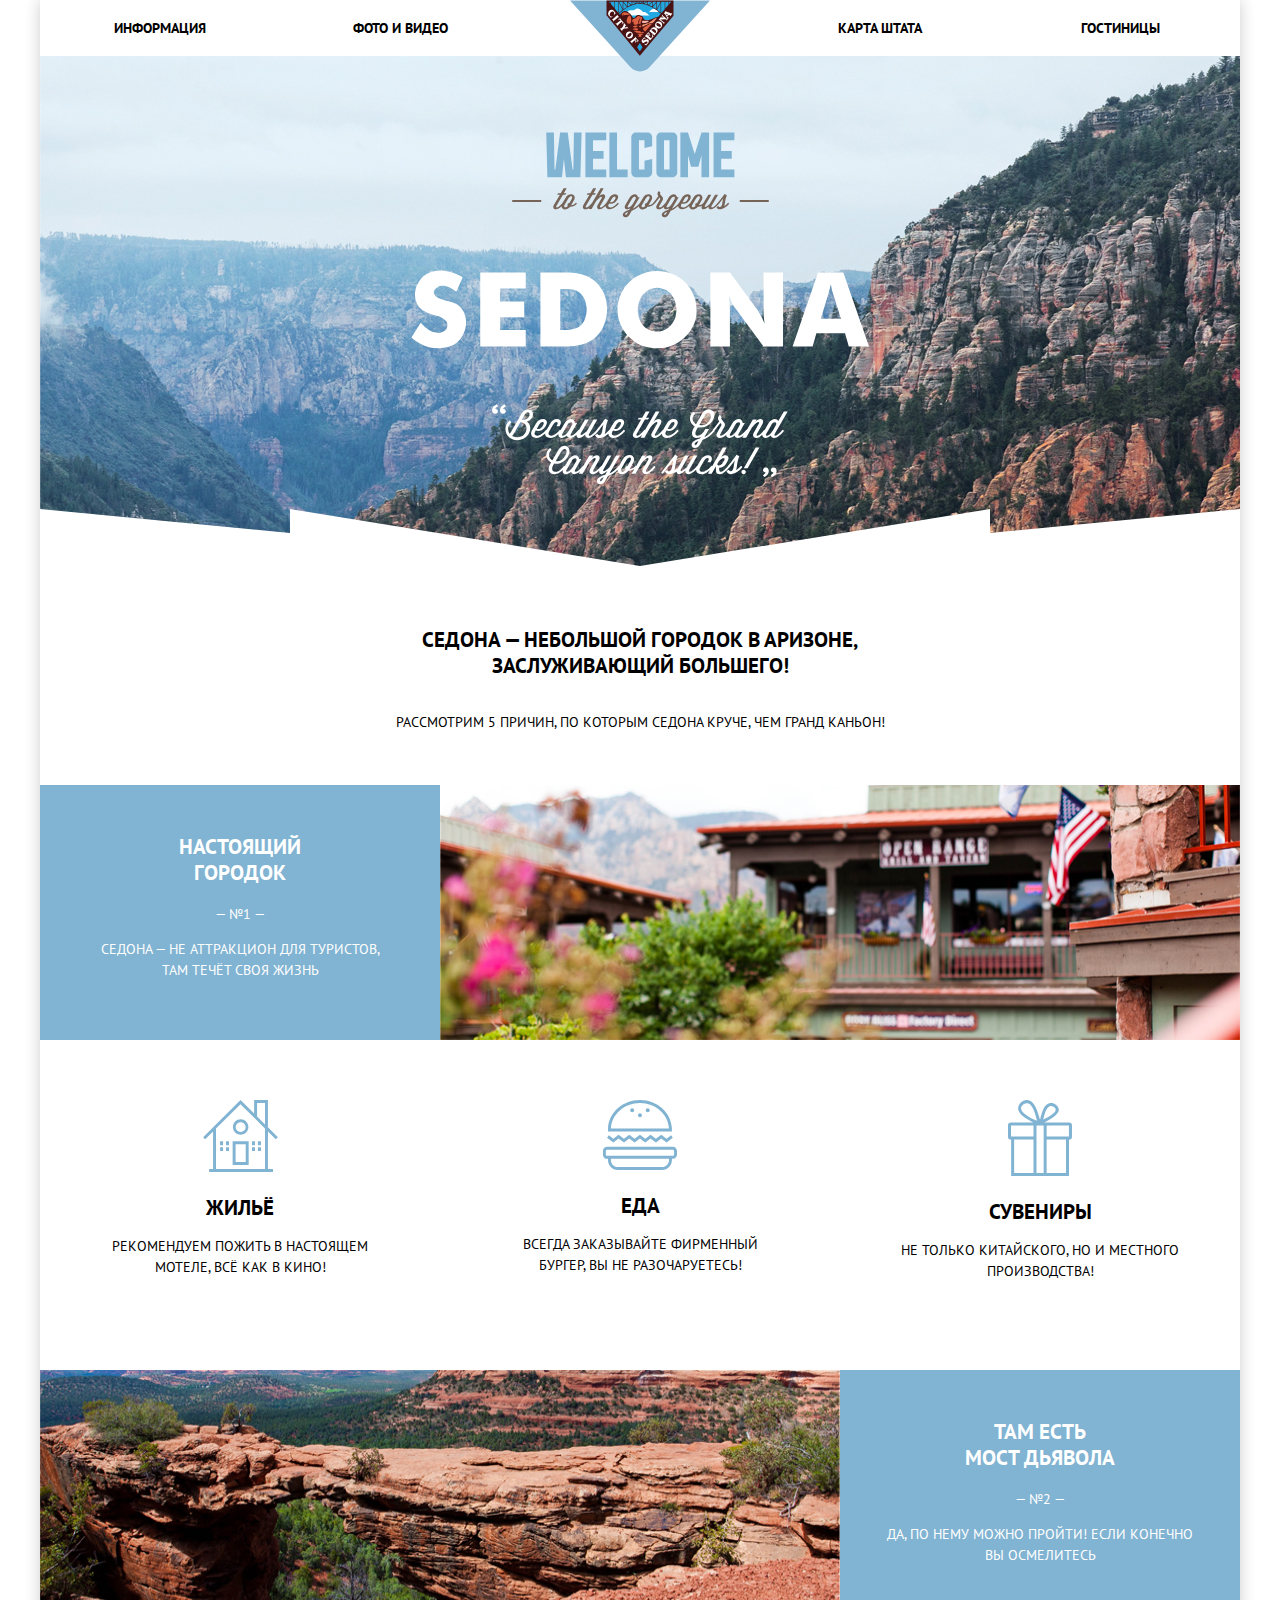
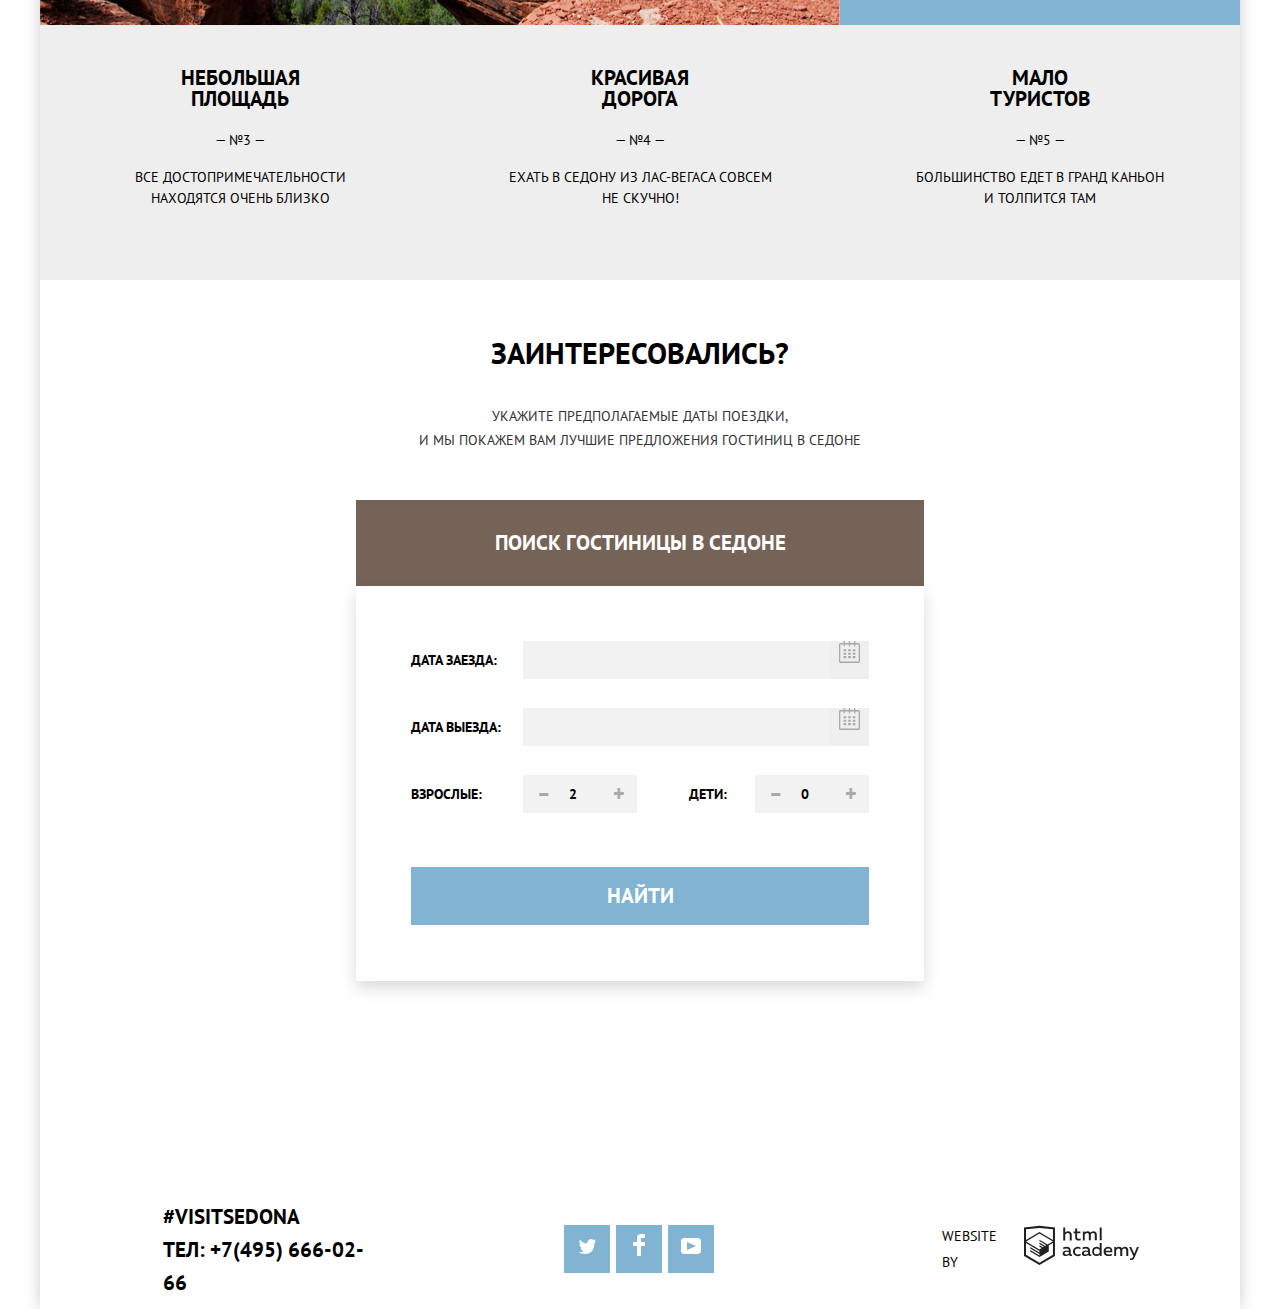
==== index.html @ df09eaaa "оформление контента" ====
<!DOCTYPE html>
<html lang="ru">

<head>
  <meta charset="utf-8">
  <title>HTML Academy: Седона</title>
  <link href="https://fonts.googleapis.com/css?family=PT+Sans:400,700&display=swap&subset=cyrillic" rel="stylesheet">
  <link href="css/normalize.css" rel="stylesheet">
  <link href="css/style.css" rel="stylesheet">
</head>

<body>
  <div class="container">
    <!--Ограничение страницы по ширине и специального оформления-->
    <header class="main-header">
      <nav class="navigation">
        <a class="header-logo">
          <img src="img/logo-sedona.svg" width="140" height="72" alt="Логотип Седона">
        </a>
        <ul class="list-navigation">
          <li class="navigation-item"><a href="#">Информация</a></li>
          <li class="navigation-item"><a href="#">Фото и видео</a></li>
          <li class="navigation-item"><a href="#">Карта штата</a></li>
          <li class="navigation-item"><a href="inner.html">Гостиницы</a></li>
        </ul>
      </nav>
    </header>
    <main class="main-index">
      <section class="background">
        <img src="img/intro-welcome.svg" width="459" height="353" alt="Надписи на фоне">
        <h1 class="visually-hidden">Sedona</h1>
      </section>
      <div class="advantage-description">
        <p class="main-description">Седона — небольшой городок в Аризоне, заслуживающий большего!</p>
        <p class="text-features">Рассмотрим 5 причин, по которым Седона круче, чем гранд каньон!</p>
      </div>

      <section class="true-city">
        <div class="description">
          <h2>Настоящий<br>городок</h2>
          <span>— №1 —</span>
          <p>Седона — не аттракцион для туристов,<br>там течёт своя жизнь</p>
        </div>

        <div class="city-picture">
          <img src="img/true-city.jpg" width="800" height="255" alt="True City">
        </div>
      </section>

      <section class="first-group">
        <div class="city-advantage">
          <svg xmlns="http://www.w3.org/2000/svg" width="75" height="72"><g fill="#81B3D2"><path d="M29.656 65.033h16V41.21h-16v23.823zm2.937-20.899h10.125V62.11H32.593V44.134z"/><path d="M72.771 39.253l2.076-2.068-9.908-9.865V0H51.127v13.567L37.5 0 .152 37.185l2.077 2.068 7.832-7.795v37.618H6.124V72h63.875v-2.924H64.94V31.458l7.831 7.795zM62.002 69.076H12.999V28.534L37.5 4.149l24.502 24.385v40.542zm0-44.682l-7.938-7.902V2.924h7.938v21.47z"/><path d="M29.906 27.08c0 4.261 3.47 7.713 7.75 7.713 4.279 0 7.75-3.452 7.75-7.713 0-4.259-3.471-7.713-7.75-7.713-4.281 0-7.75 3.454-7.75 7.713zm7.75-4.945c2.744 0 4.969 2.214 4.969 4.945 0 2.732-2.225 4.948-4.969 4.948-2.746 0-4.97-2.216-4.97-4.948 0-2.731 2.225-4.945 4.97-4.945zM17.061 41.21h3v3.919h-3zm5.938 0h3v3.919h-3zm-5.938 5.972h3v3.919h-3zm5.938 0h3v3.919h-3zm25.999-5.972h3v3.919h-3zm5.938 0h3v3.919h-3zm-5.938 5.972h3v3.919h-3zm5.938 0h3v3.919h-3z"/></g></svg>
          <h2>Жильё</h2>
          <p>Рекомендуем пожить в настоящем<br>мотеле, всё как в кино!</p>
        </div>

        <div class="city-advantage">
          <svg xmlns="http://www.w3.org/2000/svg" width="74" height="70"><g fill="#81B3D2"><path d="M69.854 46.71H4.051c-2.274 0-4.135 1.94-4.135 4.313v3.504c0 2.372 1.861 4.313 4.135 4.313h.93v1.053c0 5.536 4.341 10.065 9.648 10.065h44.646c5.306 0 9.648-4.529 9.648-10.065V58.84h.93c2.274 0 4.135-1.941 4.135-4.313v-3.504c0-2.373-1.86-4.313-4.134-4.313zm-3.848 13.184c0 3.871-3.019 7.021-6.73 7.021H14.629c-3.711 0-6.731-3.15-6.731-7.021v-1.053h58.107v1.053zm5.065-5.367c0 .688-.558 1.271-1.218 1.271H4.051c-.66 0-1.217-.582-1.217-1.271v-3.504c0-.688.558-1.271 1.217-1.271h65.802c.66 0 1.218.582 1.218 1.271v3.504zM15.634 38.406l5.323 4.059 5.326-4.059 5.328 4.059 5.328-4.059 5.328 4.059 5.329-4.059 5.327 4.059 5.33-4.06 5.336 4.059 6.194-4.712-1.72-2.459-4.474 3.403-5.336-4.057-5.33 4.056-5.327-4.057-5.329 4.057-5.328-4.057-5.328 4.057-5.328-4.057-5.325 4.057-5.323-4.057-5.327 4.057-4.467-3.401-1.721 2.457 6.188 4.714zm-7.656-6.862h60.877c.041-.619.069-1.241.069-1.87 0-.394-.016-.783-.032-1.173C68.227 12.657 54.186 0 36.952 0 19.719 0 5.677 12.657 5.013 28.501c-.017.39-.032.78-.032 1.173 0 .629.028 1.251.07 1.87h2.927zM36.952 3.043c15.591 0 28.35 11.316 29.021 25.458H7.931c.673-14.142 13.43-25.458 29.021-25.458z"/><ellipse cx="36.952" cy="15.26" rx="1.945" ry="2.03"/><ellipse cx="29.172" cy="10.23" rx="1.946" ry="2.03"/><ellipse cx="44.732" cy="10.23" rx="1.946" ry="2.03"/></g></svg>
          <h2>Еда</h2>
          <p>Всегда заказывайте фирменный<br>бургер, вы не разочаруетесь!</p>
        </div>

        <div class="city-advantage">
          <svg xmlns="http://www.w3.org/2000/svg" width="64" height="76"><path fill-rule="evenodd" clip-rule="evenodd" fill="#81B3D2" d="M61.097 22.501H36.312C50.125 15.602 51.229 11.25 50.72 8.816c-1.162-3.963-5.692-7.023-10.002-5.407-5.569 2.089-7.137 10.388-8.644 16.387-1.924-6.07-3.784-13.814-8.136-17.737C22.677.921 20.843-.205 18.175.031c-4.026.356-9.802 5.382-7.458 10.981 2.251 5.378 9.687 8.777 14.578 11.489H2.879A2.882 2.882 0 000 25.37v11.322a2.882 2.882 0 002.879 2.869h.274V76h57.841V39.561h.103a2.882 2.882 0 002.88-2.869V25.37a2.882 2.882 0 00-2.88-2.869zM42.413 5.944c2.103-.31 4.982 1.299 5.255 3.209.393 2.756-3.4 5.255-5.086 6.421-2.523 1.744-4.928 2.643-7.287 4.055.884-3.69 2.549-13.011 7.118-13.685zm-22.882 9.968c-2.225-1.485-6.544-4.431-6.44-7.771.112-3.595 5.743-6.57 8.814-3.886 3.856 3.371 5.713 11.105 7.119 16.557-3.249-1.539-6.328-2.788-9.493-4.9zm5.972 57.114H6.136V39.561h19.368v33.465zm0-36.502H3.046V25.538h22.457v10.986zm10.157 0v36.503h-7.174V25.538h7.174v10.986zm22.351 36.502H38.644V39.561h19.367v33.465zm2.92-36.502H38.644V25.538h22.287v10.986z"/></svg>
          <h2>Сувениры</h2>
          <p>Не только китайского, но и местного<br>производства!</p>
        </div>
      </section>

      <section class="devil-bridge">
        <div class="bridge-picture">
          <img src="img/devil-bridge.jpg" width="800" height="259" alt="Devil-bridge">
        </div>

        <div class="description">
          <h2>Там есть<br>Мост дьявола</h2>
          <span>— №2 —</span>
          <p>Да, по нему можно пройти! Если конечно<br>вы осмелитесь</p>
        </div>
      </section>

      <section class="second-group">
        <div class="area-advantage">
          <h2>Небольшая<br>площадь</h2>
          <span>— №3 —</span>
          <p>Все достопримечательности<br>находятся очень близко</p>
        </div>

        <div class="area-advantage">
          <h2>Красивая<br>дорога</h2>
          <span>— №4 —</span>
          <p>Ехать в Седону из Лас-Вегаса совсем<br>не скучно!</p>
        </div>

        <div class="area-advantage">
          <h2>Мало<br>туристов</h2>
          <span>— №5 —</span>
          <p>Большинство едет в гранд каньон<br>и толпится там</p>
        </div>
      </section>

      <section>
        <p class="main-map">Заинтересовались?</p>
        <p class="select-map">Укажите предполагаемые даты поездки,<br> и мы покажем вам лучшие предложения гостиниц в седоне</p>
        <button class="search-button-map" type="button">Поиск гостиницы в Седоне</button>
        <form class="search-form" action="https://echo.htmlacademy.ru" method="get">
          <div class="form-item-wrapper">
            <label for="hotel-checkin">Дата заезда:</label>
            <div class="forms-hotel">
            <input class="hotel-date" id="hotel-checkin" type=text name="date-in">
            <button class="index-search__form-calendar" type="button" aria-label="Выбрать дату выселения в календаре">
              <svg fill="#a9a9a9" xmlns="http://www.w3.org/2000/svg" width="21" height="22" viewBox="0 0 21 22">
                      <path d="M19.251 2.025h-2.845V.648c0-.381-.294-.689-.656-.689-.363 0-.656.308-.656.689v1.377h-3.938V.648c0-.381-.294-.689-.655-.689-.363 0-.657.308-.657.689v1.377H5.906V.648c0-.381-.294-.689-.656-.689-.363 0-.657.308-.657.689v1.377H1.75C.784 2.025 0 2.847 0 3.862v16.302C0 21.179.784 22 1.75 22h17.501c.966 0 1.749-.821 1.749-1.836V3.862c0-1.015-.783-1.837-1.749-1.837zm.437 18.139a.448.448 0 0 1-.437.459H1.75a.45.45 0 0 1-.438-.459V3.862a.45.45 0 0 1 .438-.459h2.844v1.378c0 .381.294.689.657.689.362 0 .656-.308.656-.689V3.403h3.938v1.378c0 .381.294.689.657.689.361 0 .655-.308.655-.689V3.403h3.938v1.378c0 .381.293.689.656.689.362 0 .656-.308.656-.689V3.403h2.845c.241 0 .437.206.437.459v16.302z"/>
                      <path d="M4.594 8.225h2.625v2.066H4.594zM4.594 11.668h2.625v2.067H4.594zM4.594 15.112h2.625v2.066H4.594zM9.188 15.112h2.625v2.066H9.188zM9.188 11.668h2.625v2.067H9.188zM9.188 8.225h2.625v2.066H9.188zM13.781 15.112h2.625v2.066h-2.625zM13.781 11.668h2.625v2.067h-2.625zM13.781 8.225h2.625v2.066h-2.625z"/>
                  </svg>
            </button>
            </div>
          </div>
          <div class="form-item-wrapper">
            <label for="hotel-checkout">Дата выезда:</label>
            <div class="forms-hotel">
            <input class="hotel-date" id="hotel-checkin" type=text name="date-in">
            <button class="index-search__form-calendar" type="button" aria-label="Выбрать дату выселения в календаре">
              <svg fill="#a9a9a9" xmlns="http://www.w3.org/2000/svg" width="21" height="22" viewBox="0 0 21 22">
                      <path d="M19.251 2.025h-2.845V.648c0-.381-.294-.689-.656-.689-.363 0-.656.308-.656.689v1.377h-3.938V.648c0-.381-.294-.689-.655-.689-.363 0-.657.308-.657.689v1.377H5.906V.648c0-.381-.294-.689-.656-.689-.363 0-.657.308-.657.689v1.377H1.75C.784 2.025 0 2.847 0 3.862v16.302C0 21.179.784 22 1.75 22h17.501c.966 0 1.749-.821 1.749-1.836V3.862c0-1.015-.783-1.837-1.749-1.837zm.437 18.139a.448.448 0 0 1-.437.459H1.75a.45.45 0 0 1-.438-.459V3.862a.45.45 0 0 1 .438-.459h2.844v1.378c0 .381.294.689.657.689.362 0 .656-.308.656-.689V3.403h3.938v1.378c0 .381.294.689.657.689.361 0 .655-.308.655-.689V3.403h3.938v1.378c0 .381.293.689.656.689.362 0 .656-.308.656-.689V3.403h2.845c.241 0 .437.206.437.459v16.302z"/>
                      <path d="M4.594 8.225h2.625v2.066H4.594zM4.594 11.668h2.625v2.067H4.594zM4.594 15.112h2.625v2.066H4.594zM9.188 15.112h2.625v2.066H9.188zM9.188 11.668h2.625v2.067H9.188zM9.188 8.225h2.625v2.066H9.188zM13.781 15.112h2.625v2.066h-2.625zM13.781 11.668h2.625v2.067h-2.625zM13.781 8.225h2.625v2.066h-2.625z"/>
                  </svg>
            </button>
            </div>
          </div>
          <div class="form-item-wrapper">
            <div class="form-persons-wrapper">
              <label for="hotel-adults">Взрослые:</label>
              <div class="index-search__guests">
                <button class="index-search__minus-btn" type="button">-</button>
                <input class="hotel-persons" id="hotel-adults" type="number" name="adults" min="1" value="2">
                <button class="index-search__plus-btn" type="button">+</button>
              </div>
            </div>
            <div class="form-persons-wrapper persons-wrapper-children">
              <label for="hotel-children">Дети:</label>
              <div class="index-search__guests">
                <button class="index-search__minus-btn" type="button">-</button>
                <input class="hotel-persons" id="hotel-children" type="number" name="kids" min="0" value="0">
                <button class="index-search__plus-btn" type="button">+</button>
              </div>
            </div>
          </div>
          <button class="search-form-btn">Найти</button>
        </form>
        <iframe src="https://www.google.com/maps/embed?pb=!1m18!1m12!1m3!1d655260.8085954335!2d-111.72020563465219!3d34.91103120277384!2m3!1f0!2f0!3f0!3m2!1i1024!2i768!4f13.1!3m3!1m2!1s0x872da132f942b00d%3A0x5548c523fa6c8efd!2z0KHQtdC00L7QvdCwLCDQkNGA0LjQt9C-0L3QsCA4NjMzNiwg0KHQqNCQ!5e0!3m2!1sru!2sru!4v1584385721858!5m2!1sru!2sru" width="1200" height="595" frameborder="0" style="border:0;" allowfullscreen="" aria-hidden="false" tabindex="0"></iframe>
      </section>
    </main>
    <footer class="main-footer">
      <div class="main-footer-item main-footer-contacts">
          <span class="footer-hashtag">#visitSEDONA</span>
          <p class="footer-text">Тел: +7(495) 666-02-66</p>
        </div>
      <ul class="main-footer-item main-footer-social">
        <li class="button-social"><a href=""><img src="img/twitter.svg" width="17" height="15" alt="Twitter"></a></li>
        <!--Twitter-->
        <li class="button-social"><a href=""><img src="img/fb-icon.svg" width="12" height="22" alt="Facebook"></a></li>
        <!--Facebook-->
        <li class="button-social"><a href=""><img src="img/youtube.svg" width="20" height="16" alt="YouTube"></a></li>
        <!--YouTube-->
      </ul>
      <div class="main-footer-item main-footer-html">
        <p>Website by</p>
        <a href="https://htmlacademy.ru/intensive/htmlcss"><img class="creator-logo" src="img/logo-htmlacademy.svg" width="115" height="41" alt="HTML Academy"></a>
      </div>
    </footer>
  </div>
</body>

</html>
---- css/style.css ----
body {
  margin: 0;
  padding: 0;

  font-family: "PT Sans", Arial, sans-serif;
  font-size: 14px;
  font-weight: normal;
  color: #000;
  line-height: 26px;

  text-transform: uppercase;
}

*,
*::before,
*::after {
 box-sizing: border-box;
}

.visually-hidden,
.visually-hidden:not(:focus):not(:active) {
  position: absolute;

  width: 1px;
  height: 1px;
  margin: -1px;
  border: 0;
  padding: 0;

  clip-path: inset(100%);
  clip: rect(0 0 0 0);
  overflow: hidden;
}

.background{
  position: relative;
  width: 1200px;
  height: 510px;
  padding-top: 76px;

  text-align: center;
  background-color: #fff;
  background-image: url("../img/fon.jpg");
  background-position: top center;
  background-repeat: no-repeat;
}

.background::after {
  content: "";
  position: absolute;
  bottom: 0;
  left: 0;
  width: 100%;
  height: 57px;
  background-image: url("../img/intro-mask1.svg");
}

a {
  text-decoration: none;
}

button.search-form-btn {
  min-height: 58px;
  padding: 16px;
  margin-top: 54px;
  outline: 0;
  font-size: 21px;
  line-height: 26px;
  text-transform: uppercase;
  font-weight: bold;
  border: none;
  color: #ffffff;
  background-color: #81b3d2;
}

button.search-form-btn:hover {
  background-color: #669ec0;
}
button.search-form-btn:active,
button.search-form-btn:focus {
  color: rgba(255, 255, 255, 0.3);
  background-color: #5496bd;
}

.navigation {
  min-height: 56px;
  margin: 0;
  padding: 0;
  text-transform: uppercase;
  font-weight: bold;
  background-color: #ffffff;
}

.list-navigation {
  display: flex;
  margin: 0;
  padding: 0;

  list-style: none;
}

.navigation-item {
  width: 240px;
  padding: 15px 0;

  text-align: center;
}

.navigation-item:nth-child(2) {
  margin-right: 240px;
}

.list-navigation a {
  color: #000;
}

.list-navigation a:hover,
.list-navigation a:focus {
  color: #81b3d2;
}

.list-navigation a:active {
  color: rgba(0, 0, 0, 0.3);
}

.main-index {
  text-align: center;

  background-color: #ffffff;
}

.advantage-description {
    margin: 61px 0 50px 0;
    padding: 0;
    line-height: 26px;
}

.main-description {
  width: 636px;
  margin: 0 auto 30px;
  padding: 0 15px;
  text-align: center;
  text-transform: uppercase;
  color: #000000;
  line-height: 26px;
  font-size: 21px;
  font-weight: bold;
}

.text-features {
  padding: 0;
}

.main-map {
  margin: 55px 0 33px 0;
  font-size: 30px;
  font-weight: bold;
  line-height: 36px;
  text-align: center;
  text-transform: uppercase;
  color: #000000;
  background-color: #ffffff;
}

.select-map {
  line-height: 24px;
  color: #333;
  margin: 0 auto 48px;
}


.button-size button {
font: inherit;

 border: none;
 font-weight: bold;
 color: #a9a9a9;
}

.search-button-map {
  width: 568px;
  padding: 30px 0;

  font-size: 21px;
  line-height: 26px;
  font-family: "PT Sans", Arial, sans-serif;
  font-weight: bold;
  text-transform: uppercase;

  color: #ffffff;
  background-color: #766357;
  border: none;
}

.search-button-map:hover,
.search-button-map:focus {
  background-color: #604e43;
}

.search-button-map:active {
  color: rgba(255, 255, 255, 0.3);

  background-color: #503e33;
}

.search-form {
  position: absolute;
  z-index: 1;
  color: #000000;
  font-weight: bold;

  background-color: #ffffff;
  box-shadow: 0 7px 15px 0px rgba(0, 1, 1, 0.15);

  display: flex;
  flex-direction: column;
  width: 568px;
  min-height: 395px;
  margin: 0 0 78px 316px;
  padding: 55px;
}

iframe{
  position: relative;
}

.form-item-wrapper {
  display: flex;
  justify-content: space-between;
  align-items: center;
  margin-bottom: 29px;
}

.form-item-wrapper:last-of-type {
  margin-bottom: 0;
}

.form-persons-wrapper {
  display: flex;
  justify-content: space-between;
  align-items: center;
  width: 226px;
}

.persons-wrapper-children {
  width: 180px;
}

.forms-hotel{
  display: flex;
  text-align: right;
}

.hotel-date,
.hotel-persons {
  font-weight: bold;
  width: 306px;
  min-height: 38px;
  padding: 6px 12px;
}

.index-search__form-calendar {
  display: flex;
  position:relative;


  width: 40px;
  height: 38px;
  margin: 0;
  padding: 0;
  border: 0;
}

.index-search__form-calendar:hover svg,
.index-search__form-calendar:focus svg,
.index-search__form-calendar:hover,
.index-search__form-calendar:focus {
  outline: none;
  fill: #000000;

  cursor: pointer;
}

.index-search__form-calendar:active svg {
  outline: none;

  fill: #81b3d2;
}

.index-search__form-calendar svg{
  position: relative;
  margin-left: auto;
    margin-right: auto;
}

.hotel-persons {
  width: 114px;

  text-align: center;
}


.search-form input {
  border: none;
  background-color: #f2f2f2;
}

.search-form input:hover {
  background-color: #ebebeb;
}

.search-form input:focus {
  outline: none;
  border: 2px solid #e5e5e5;

  background-color: #fff;
}

.index-search__minus-btn {
  position: absolute;
  left: 14px;

  margin: 0;
  padding: 0;
  border: 0;

  line-height: 33px;
  font-size: 37px;
  letter-spacing: -2px;
  color: #a9a9a9;
  background: transparent;
}

.index-search__plus-btn {
  position: absolute;
  right: 14px;

  margin: 0;
  padding: 0;
  border: 0;

  line-height: 37px;
  font-weight: bold;
  font-size: 22px;
  letter-spacing: -2px;
  color: #a9a9a9;
  background: transparent;
}

.index-search__minus-btn:hover,
.index-search__minus-btn:focus,
.index-search__plus-btn:hover,
.index-search__plus-btn:focus {
  color: #000000;

  outline: none;
  cursor: pointer;
}

.index-search__guests {
  position: relative;
}

.index-search__minus-btn:active,
.index-search__plus-btn:active {
  color: #81b3d2;
}


.button-social {
  display: flex;
  justify-content: center;
  align-items: center;
  width: 46px;
  height: 48px;
  margin-right: 6px;

  background-color: #81b3d2;
}

.button-social:last-child {
 margin: 0;
}

.button-social:hover {
 background-color: #669ec0;
}

.button-social:active {
 background-color: #5496bd;
 color: #88b6d1;
}

.button-social:active img {
  opacity: 30%;
}

.main-footer{
  display: flex;
  align-items: center;
  height: 120px;
  margin: 0 101px 0 123px;
  padding-top: 0;
  color: #000000;
  background-color: rgba(255, 255, 255, 0.9);
}

.main-footer-item {
  display: flex;
  justify-content: center;
  align-items: center;
}

.main-footer-contacts {
  flex-direction: column;
  align-items: baseline;
  margin-right: 178px;
}

.footer-hashtag,
.footer-text {
  padding: 0;
  margin: 0;

  font-size: 21px;
  line-height: 33px;
  font-weight: bold;
}


.main-footer-social {
  margin: 0 228px 0 0;
  list-style: none;
  padding: 0;
}

.creator-logo {
  fill: #000000;
  width: 115px;
  height: 41px;
  margin-left: 8px;
}

.creator-logo:hover,
.creator-logo:focus {
  fill: #81b3d2;
}

.creator-logo:active{
  fill: #bdbbbc;
}

.index-search__form-date {
  position: relative;
}
.index-search__form-date,
.index-search__guests-number {
  width: 346px;
  padding: 6px 12px;
}
.index-search__form-date,
.index-search__guests-number,
.index-search__form-btn {
  height: 38px;

  font-size: 14px;
  line-height: 14px;
  color: #000000;
  font-weight: bold;
  text-transform: uppercase;
  font-family: "PT Sans", Arial, sans-serif;

  background-color: #f2f2f2;
  border: 2px solid #f2f2f2;
}

.index-search__form-date::placeholder {
  color: #000000;
  opacity: 1;
}

.true-city,
.devil-bridge {
    background-color: #81b3d2;
    color: #ffffff;
    text-align: center;
    line-height: 21px;
    font-size: 21px;
    vertical-align: middle;

    width: 100%;
    height:255px;
    margin: 0;
    display: flex;
}

.true-city span,
.true-city p,
.devil-bridge span,
.devil-bridge p {
    font-weight: 400;
    font-size: 14px;
}

.city-picture,
.bridge-picture {
    width: 800px;
}

.first-group,
.second-group {
    color:#000000;
    background-color: #ffffff;
    text-align: center;
    vertical-align: middle;

    width: 1200px;
    height: 255px;
    margin: 0 auto;
    display: flex;
}

.first-group{
  height: 330px;
}

.city-advantage h2,
.area-advantage h2 {
    font-size: 21px;
    line-height: 21px;
}

.city-advantage p,
.area-advantage p,
.area-advantage span {
    font-size: 14px;
    line-height: 21px;
    font-weight: 400;
}

.city-advantage {
    width: 400px;
    margin: 60px 50px 68px;

}

.description {
  width: 400px;
  margin: 49px 0 64px 0;
}

.description h2{
  font-size: 21px;
  line-height: 26px;
  margin: 0 0 15px 0;
}

.area-advantage {
    width: 400px;
    padding: 25px;
    background-color: #eeeeee;
}

/* Каталог */

.filters {
    display: flex;
    width: 100%;
    height: 217px;
    background-color: #4e81a3;
    background-image: url("../img/filter-background.jpg");
    background-position: center -60px;
    color: #ffffff;
}

.filter {
    display: flex;
}

.filter fieldset {
    margin-top: 25px;
    margin-left: 60px;
    border: none;
}

.filter fieldset:last-child {
    margin-right: 337px;
    margin-left: 92px;
}

.filter legend {
    margin-bottom: 20px;
    font-size: 16px;
    line-height: 21px;
}

.filter ul {
    margin: 0;
    padding: 0;
    list-style: none;
    line-height: 21px;
}

.filter-option {
    margin-bottom: 25px;
    padding-left: 42px;
}

.filter label {
    font-size: 14px;
    line-height: 21px;
    font-weight: 400;
}

.filter-option label {
    position: relative;

    display: block;

    cursor: pointer;
    user-select: none;
}

.filter-input-checkbox + label::before {
    content: "";
    position: absolute;
    left: -42px;
    top: 0;

    width: 25px;
    height: 25px;
    background-image: url("../img/checkbox-off.svg");
    background-repeat: no-repeat;
    background-position: 0 0;
}

.filter-input-checkbox:checked + label::before {
    content: "";
    position: absolute;
    left: -42px;
    top: 0;

    width: 25px;
    height: 25px;
    background-image: url("../img/checkbox-on.svg");
    background-repeat: no-repeat;
    background-position: 0 0;
}

.filter-input-checkbox:disabled + label::before {
    content: "";
    position: absolute;
    left: -42px;
    top: 0;
    width: 25px;
    height: 25px;
    background-image: url("../img/checkbox-off-disabled.png");
    background-repeat: no-repeat;
    background-position: 0 0;
}

.filter-input-checkbox:checked:disabled + label::before {
    content: "";
    position: absolute;
    left: -42px;
    top: 0;
    width: 25px;
    height: 25px;
    background-image: url("../img/checkbox-on-disabled.png");
    background-repeat: no-repeat;
    background-position: 0 0;
}

.filter-range {
  width: 318px;
  margin-top: 31px;

  color: #ffffff;
  text-transform: uppercase;
}

.filter-range-title {
  margin-bottom: 9px;

  font-weight: 600;
  font-size: 16px;
  line-height: 21px;
}

.price-controls {
  position: relative;

  height: 39px;
  margin-bottom: 20px;

  font-size: 0;

  border: 2px solid #ffffff;
  border-radius: 2px;
}

.price-controls::after {
  content: "";
  position: absolute;
  top: 50%;
  left: 50%;

  width: 2px;
  height: 22px;

  background: #ffffff;
  transform: translate(-50%, -50%);
}

.price-controls label {
  display: inline-block;

  font-size: 14px;
  line-height: 38px;
  vertical-align: top;

  cursor: pointer;
}

.min-price{
  margin-left: 65px;
  font-weight: bold;
}

.max-price{
  float: right;
  margin-right: 30px;
  font-weight: bold;
}

.price-controls input {
  width: 47px;
  height: 13px;
  margin: 0;

  color: inherit;
  font: inherit;

  background: none;
  border: none;
}

.range-controls {
  position: relative;

  margin-bottom: 32px;
}

.range-controls .scale {
  height: 2px;

  background: rgba(255, 255, 255, 0.3);
}

.range-controls .bar {
  width: 80%;
  height: 2px;

  background: #ffffff;
}

.range-toggle {
  position: absolute;
  top: -9px;

  width: 4px;
  height: 4px;

  background: #ababab;
  border: 8px solid #ffffff;
  border-radius: 50%;
  box-shadow: 0 2px 1px 0 rgba(0, 1, 1, 0.2);
  cursor: pointer;
}

.range-toggle:hover {
  background: #1c4f80;
}

.range-toggle-max {
  left: 80%;
}

.btn-transparent {
  display: block;
  margin: 0 auto;
  padding: 6px 35px;

  font-size: 14px;
  line-height: 20px;
  color: #ffffff;
  text-transform: uppercase;

  background: transparent;
  border: 2px solid #ffffff;
  border-radius: 2px;
  cursor: pointer;
}

.btn-transparent:hover {
  color: #000000;

  background: #ffffff;
}


.filter-result {
    display: flex;
    padding-bottom: 10px;
    border-bottom: 1px solid #e5e5e5;
    padding-left: 72px;
    padding-right: 72px;
}

.found {
    margin-top: 30px;
    font-size: 21px;
    line-height: 26px;
    margin-right: 48px;
    font-weight: bold;
}

.filter-features {
    list-style: none;
    padding:0;
    margin: 0;
    display: flex;
}

.filter-result li {
    margin-top: 35px;
    font-size: 12px;
    line-height: 18px;
    font-weight: 400;

}
.sorting {
    margin-right: 39px;
    font-weight: bold;
}

.by-price {
    margin-right: 32px;
    color: #81b3d2;
}

.by-type,
.by-rating {
    margin-right: 34px;
    color: #cacaca;
    border-bottom: 1px dotted #81b3d2;
}

.by-rating {
    margin-right:0;
}

.by-type:hover,
.by-type:focus,
.by-rating:hover,
.by-rating:focus {
    color: #81b3d2;
}

.by-type:active,
.by-rating:active {
    color: #000000;
    border: none;
}

.arrows {
    list-style: none;
    display: flex;
    padding:0;
    margin-right: 0;
    margin-left: auto;
    margin-top: 6px;
    vertical-align: middle;
}

.arrows li {
    margin-top: 30px;
}

.arrows button {
    background-color: #ffffff;
    border: none;
    cursor: pointer;
    outline: none;
}

.arrows button:first-child {
    padding-left: 12px;
}

.arrows button:last-child {
    padding-right: 0px;
    fill: #81b3d2;
}

.up-arrow path {
    fill: #cacaca;
}

.up-arrow path:hover,
.up-arrow path:focus {
    fill: #231f20;
}

.up-arrow path:active {
    fill: #81b3d2;
}

.down-arrow path {
    fill: #81b3d2;
}

.visually-hidden:not(:focus):not(:active),
input[type="checkbox"].visually-hidden,
input[type="radio"].visually-hidden {
  position: absolute;

  width: 1px;
  height: 1px;
  margin: -1px;
  border: 0;
  padding: 0;

  white-space: nowrap;

  clip-path: inset(100%);
  clip: rect(0 0 0 0);
  overflow: hidden;
}



.hotel-list{
  padding-left: 0;
}

.hotel-info-left {
  display: flex;
  margin-left: 72px;

}

.hotel-item {
  display: flex;
  justify-content:space-between;
  align-items: flex-start;
  min-height: 121px;
  margin-top: 30px;

  font-size: 14px;
  line-height: 21px;

  border-bottom: 1px solid #e5e5e5;
  background-color: #ffffff;
}


.hotel-item-info {
  display: block;
  min-height: 90px;
  margin-left: 30px;
}



.hotels {
  background-color: #ffffff;
  background-image: none;
}

.hotel-item-head {
  width: 100%;
  margin: 0;
  padding-bottom: 5px;
  display: flex;
  font-size: 21px;
  line-height: 26px;
  color: #000000;
  font-weight: bold;

}

.hotel-name:hover,
.hotel-item-head:hover {
  color: #81b3d2;
}

.hotel-name:active,
.hotel-item-head:active {
  color: rgba(0, 0, 0, 0.3);
}

.hotel-item-details {
  width: 100%;
  display: flex;
  margin-bottom: 20px;
}

.hotel-diversity,
.hotel-price{
  width: 115px;
  font-size: 14px;
  line-height: 21px;
  text-align: left;
}
.hotel-diversity{
  margin-right: 6px;
}

.hotel-details,
.hotel-book {
  width: 110px;
  padding: 6px 17px;
  font-size: 14px;
  line-height: 21px;
  color: #ffffff;
  font-weight: bold;

  background-color: #81b3d2;
}

.hotel-details{
  margin-right: 6px;
}

.hotel-details:hover {
  background-color: #669ec0;
}

.hotel-details:active {
  color: rgba(255, 255, 255, 0.3);

  background-color: #5496bd;
}

.hotel-book {
  width: 142px;
  background-color: #766357;
}

.hotel-book:hover {
  background-color: #604e43;
}

.hotel-book:active {
  color: rgba(255, 255, 255, 0.3);

  background-color: #503e33;
}

.hotel-item-rate {
  display:block;
  margin-right: 73px;
  justify-content: space-between;
  width: 110px;
  height: 90px;
}

.raiting {
  display: inline-block;
  margin-right: 72px;
  width: 110px;
  min-height: 27px;
  padding: 3px 0;
  text-align: center;
  font-size: 14px;
  line-height: 21px;

  color: #666666;

  background-color: #f2f2f2;
}


.stars {
  display: flex;
  list-style: none;
  justify-content: flex-end;

  padding-bottom: 35%;
}

.name-size {
  font-size: 21px;
  font-weight: bold;
}

.view {
  color: #333333;
}

.container {
  width: 1200px;
  margin: 0 auto;
  background-color: #ffffff;
  box-shadow: 0 0 15px rgba(0, 1, 1, 0.2);
}


.header-logo {
  position: absolute;
  left: 50%;
  transform: translateX(-50%);
  z-index: 1;
}

.main-header {
  position: relative;
}
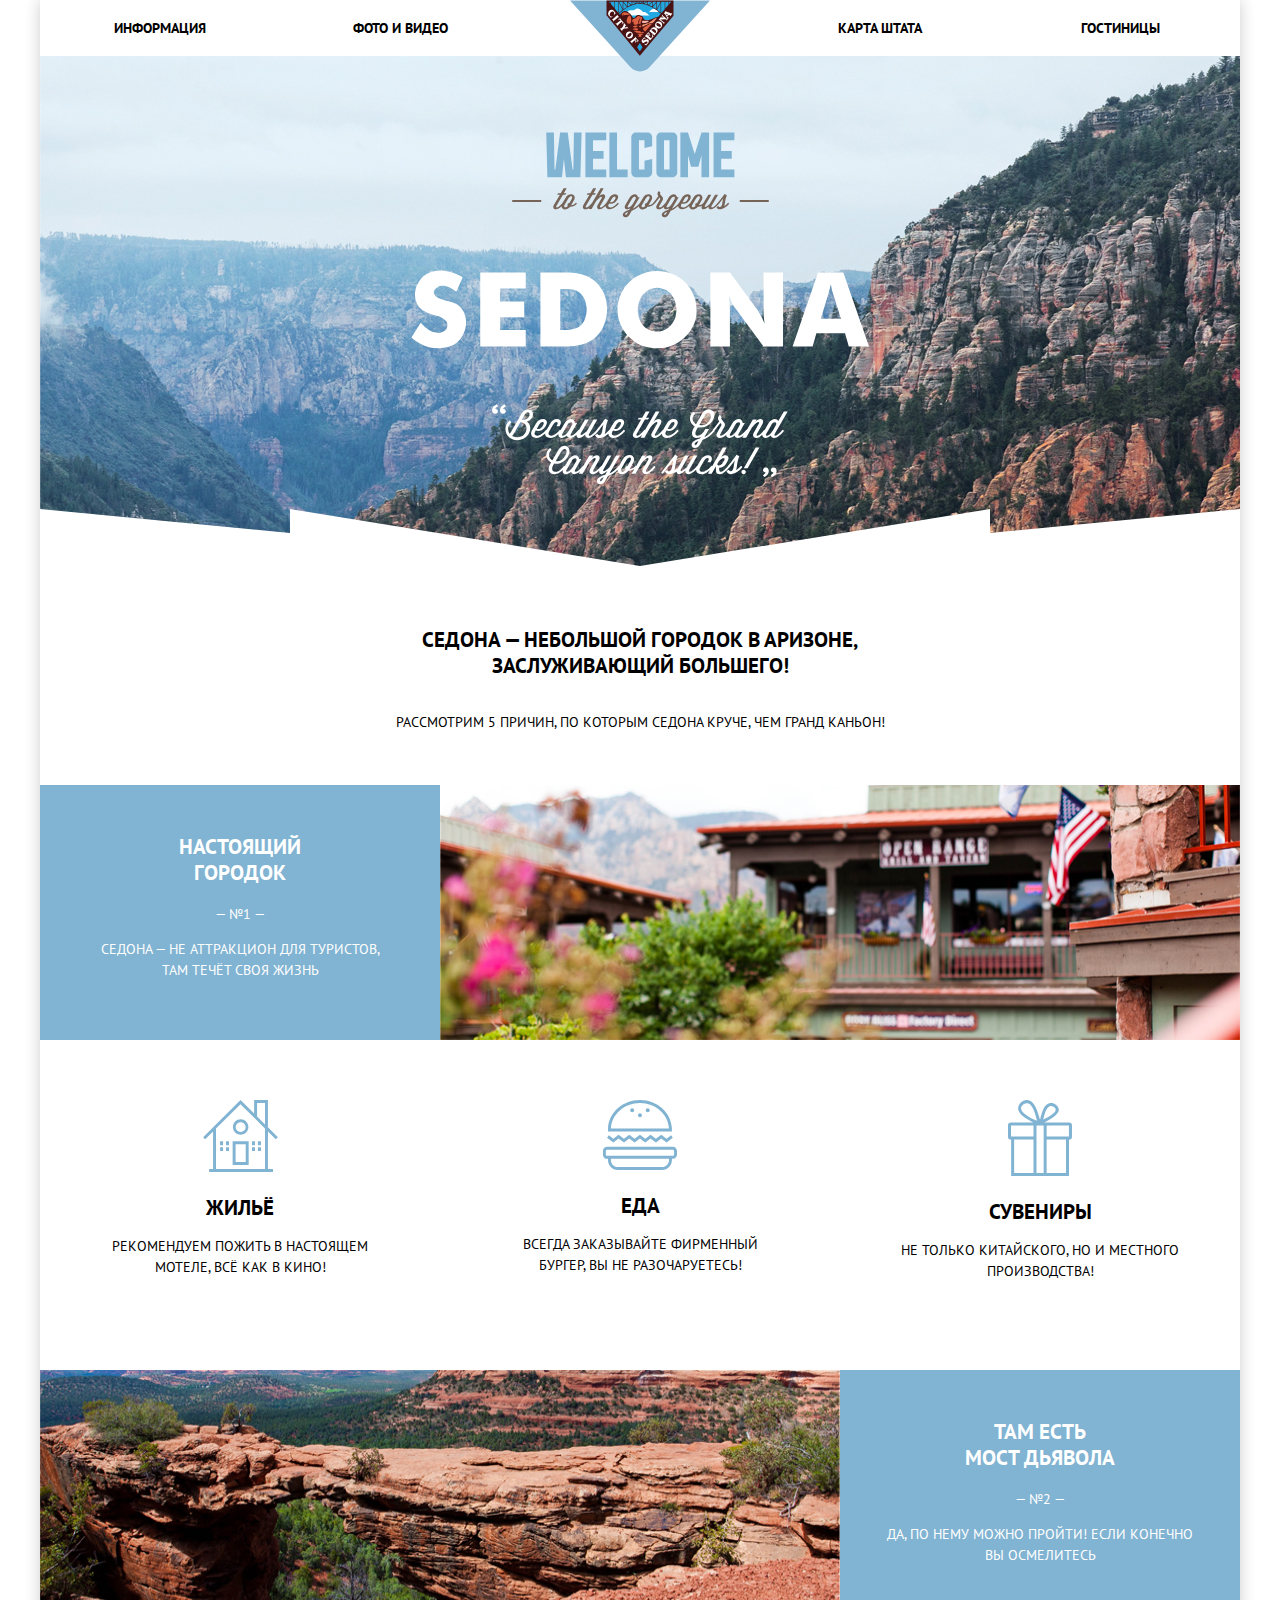
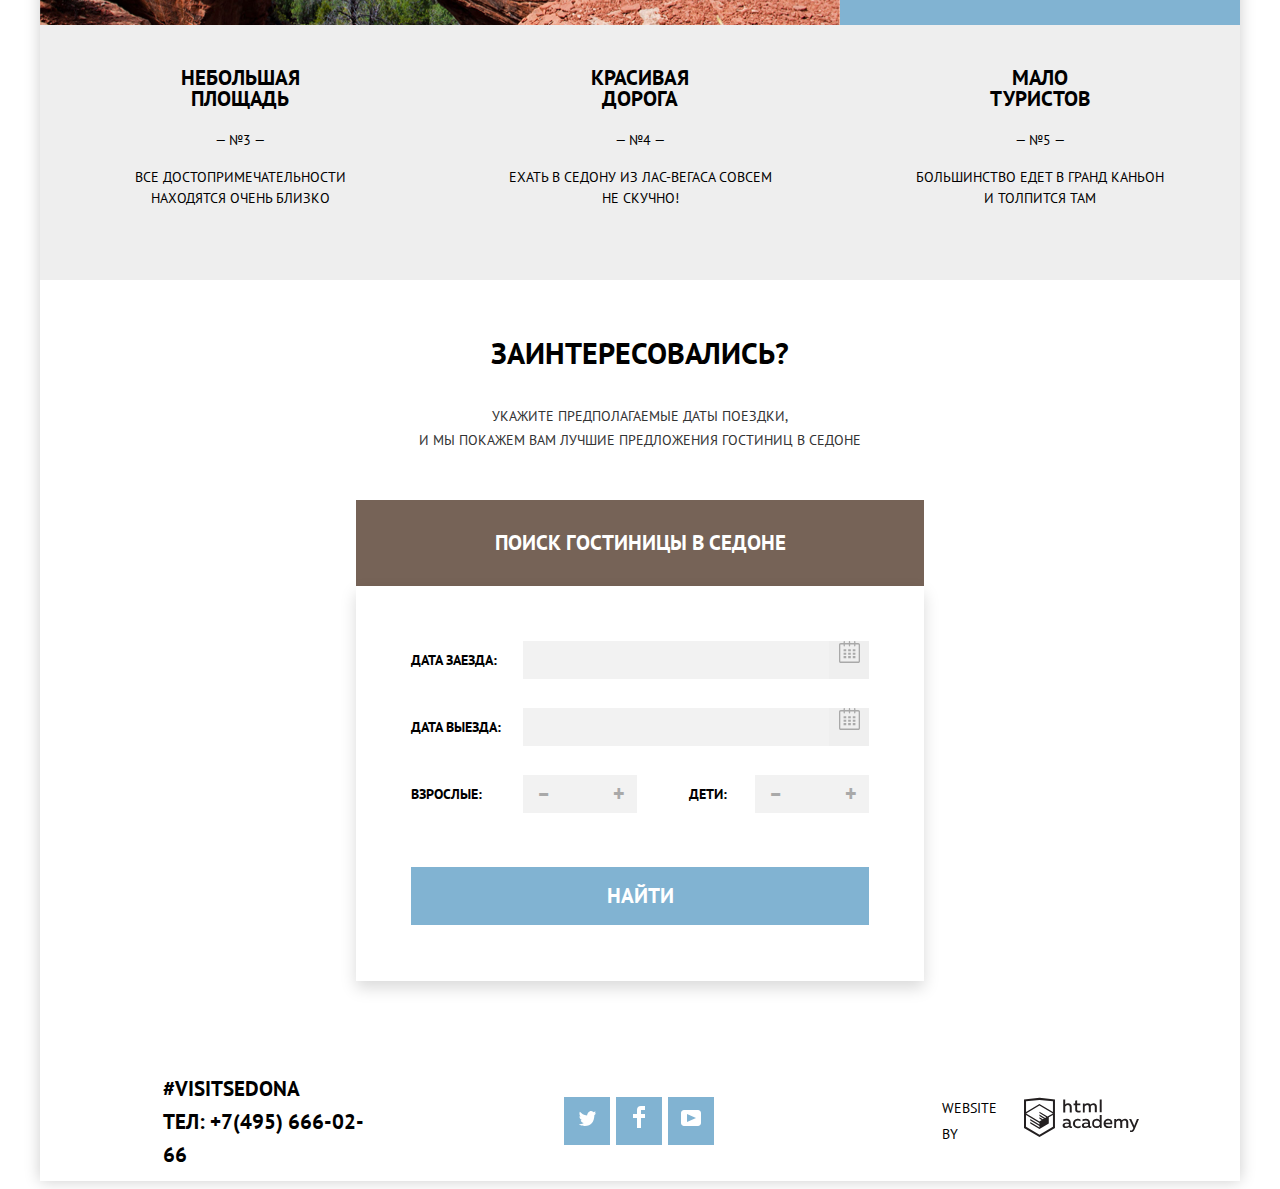
==== commit 9c24c3e4: "Введение в JavaScript" ====
--- a/index.html
+++ b/index.html
@@ -34,98 +34,102 @@
         <p class="main-description">Седона — небольшой городок в Аризоне, заслуживающий большего!</p>
         <p class="text-features">Рассмотрим 5 причин, по которым Седона круче, чем гранд каньон!</p>
       </div>
-
       <section class="true-city">
         <div class="description">
           <h2>Настоящий<br>городок</h2>
           <span>— №1 —</span>
           <p>Седона — не аттракцион для туристов,<br>там течёт своя жизнь</p>
         </div>
-
         <div class="city-picture">
           <img src="img/true-city.jpg" width="800" height="255" alt="True City">
         </div>
       </section>
-
       <section class="first-group">
         <div class="city-advantage">
-          <svg xmlns="http://www.w3.org/2000/svg" width="75" height="72"><g fill="#81B3D2"><path d="M29.656 65.033h16V41.21h-16v23.823zm2.937-20.899h10.125V62.11H32.593V44.134z"/><path d="M72.771 39.253l2.076-2.068-9.908-9.865V0H51.127v13.567L37.5 0 .152 37.185l2.077 2.068 7.832-7.795v37.618H6.124V72h63.875v-2.924H64.94V31.458l7.831 7.795zM62.002 69.076H12.999V28.534L37.5 4.149l24.502 24.385v40.542zm0-44.682l-7.938-7.902V2.924h7.938v21.47z"/><path d="M29.906 27.08c0 4.261 3.47 7.713 7.75 7.713 4.279 0 7.75-3.452 7.75-7.713 0-4.259-3.471-7.713-7.75-7.713-4.281 0-7.75 3.454-7.75 7.713zm7.75-4.945c2.744 0 4.969 2.214 4.969 4.945 0 2.732-2.225 4.948-4.969 4.948-2.746 0-4.97-2.216-4.97-4.948 0-2.731 2.225-4.945 4.97-4.945zM17.061 41.21h3v3.919h-3zm5.938 0h3v3.919h-3zm-5.938 5.972h3v3.919h-3zm5.938 0h3v3.919h-3zm25.999-5.972h3v3.919h-3zm5.938 0h3v3.919h-3zm-5.938 5.972h3v3.919h-3zm5.938 0h3v3.919h-3z"/></g></svg>
+          <svg xmlns="http://www.w3.org/2000/svg" width="75" height="72">
+            <g fill="#81B3D2">
+              <path d="M29.656 65.033h16V41.21h-16v23.823zm2.937-20.899h10.125V62.11H32.593V44.134z" />
+              <path d="M72.771 39.253l2.076-2.068-9.908-9.865V0H51.127v13.567L37.5 0 .152 37.185l2.077 2.068 7.832-7.795v37.618H6.124V72h63.875v-2.924H64.94V31.458l7.831 7.795zM62.002 69.076H12.999V28.534L37.5 4.149l24.502 24.385v40.542zm0-44.682l-7.938-7.902V2.924h7.938v21.47z" />
+              <path d="M29.906 27.08c0 4.261 3.47 7.713 7.75 7.713 4.279 0 7.75-3.452 7.75-7.713 0-4.259-3.471-7.713-7.75-7.713-4.281 0-7.75 3.454-7.75 7.713zm7.75-4.945c2.744 0 4.969 2.214 4.969 4.945 0 2.732-2.225 4.948-4.969 4.948-2.746 0-4.97-2.216-4.97-4.948 0-2.731 2.225-4.945 4.97-4.945zM17.061 41.21h3v3.919h-3zm5.938 0h3v3.919h-3zm-5.938 5.972h3v3.919h-3zm5.938 0h3v3.919h-3zm25.999-5.972h3v3.919h-3zm5.938 0h3v3.919h-3zm-5.938 5.972h3v3.919h-3zm5.938 0h3v3.919h-3z" />
+            </g>
+          </svg>
           <h2>Жильё</h2>
           <p>Рекомендуем пожить в настоящем<br>мотеле, всё как в кино!</p>
         </div>
-
         <div class="city-advantage">
-          <svg xmlns="http://www.w3.org/2000/svg" width="74" height="70"><g fill="#81B3D2"><path d="M69.854 46.71H4.051c-2.274 0-4.135 1.94-4.135 4.313v3.504c0 2.372 1.861 4.313 4.135 4.313h.93v1.053c0 5.536 4.341 10.065 9.648 10.065h44.646c5.306 0 9.648-4.529 9.648-10.065V58.84h.93c2.274 0 4.135-1.941 4.135-4.313v-3.504c0-2.373-1.86-4.313-4.134-4.313zm-3.848 13.184c0 3.871-3.019 7.021-6.73 7.021H14.629c-3.711 0-6.731-3.15-6.731-7.021v-1.053h58.107v1.053zm5.065-5.367c0 .688-.558 1.271-1.218 1.271H4.051c-.66 0-1.217-.582-1.217-1.271v-3.504c0-.688.558-1.271 1.217-1.271h65.802c.66 0 1.218.582 1.218 1.271v3.504zM15.634 38.406l5.323 4.059 5.326-4.059 5.328 4.059 5.328-4.059 5.328 4.059 5.329-4.059 5.327 4.059 5.33-4.06 5.336 4.059 6.194-4.712-1.72-2.459-4.474 3.403-5.336-4.057-5.33 4.056-5.327-4.057-5.329 4.057-5.328-4.057-5.328 4.057-5.328-4.057-5.325 4.057-5.323-4.057-5.327 4.057-4.467-3.401-1.721 2.457 6.188 4.714zm-7.656-6.862h60.877c.041-.619.069-1.241.069-1.87 0-.394-.016-.783-.032-1.173C68.227 12.657 54.186 0 36.952 0 19.719 0 5.677 12.657 5.013 28.501c-.017.39-.032.78-.032 1.173 0 .629.028 1.251.07 1.87h2.927zM36.952 3.043c15.591 0 28.35 11.316 29.021 25.458H7.931c.673-14.142 13.43-25.458 29.021-25.458z"/><ellipse cx="36.952" cy="15.26" rx="1.945" ry="2.03"/><ellipse cx="29.172" cy="10.23" rx="1.946" ry="2.03"/><ellipse cx="44.732" cy="10.23" rx="1.946" ry="2.03"/></g></svg>
+          <svg xmlns="http://www.w3.org/2000/svg" width="74" height="70">
+            <g fill="#81B3D2">
+              <path d="M69.854 46.71H4.051c-2.274 0-4.135 1.94-4.135 4.313v3.504c0 2.372 1.861 4.313 4.135 4.313h.93v1.053c0 5.536 4.341 10.065 9.648 10.065h44.646c5.306 0 9.648-4.529 9.648-10.065V58.84h.93c2.274 0 4.135-1.941 4.135-4.313v-3.504c0-2.373-1.86-4.313-4.134-4.313zm-3.848 13.184c0 3.871-3.019 7.021-6.73 7.021H14.629c-3.711 0-6.731-3.15-6.731-7.021v-1.053h58.107v1.053zm5.065-5.367c0 .688-.558 1.271-1.218 1.271H4.051c-.66 0-1.217-.582-1.217-1.271v-3.504c0-.688.558-1.271 1.217-1.271h65.802c.66 0 1.218.582 1.218 1.271v3.504zM15.634 38.406l5.323 4.059 5.326-4.059 5.328 4.059 5.328-4.059 5.328 4.059 5.329-4.059 5.327 4.059 5.33-4.06 5.336 4.059 6.194-4.712-1.72-2.459-4.474 3.403-5.336-4.057-5.33 4.056-5.327-4.057-5.329 4.057-5.328-4.057-5.328 4.057-5.328-4.057-5.325 4.057-5.323-4.057-5.327 4.057-4.467-3.401-1.721 2.457 6.188 4.714zm-7.656-6.862h60.877c.041-.619.069-1.241.069-1.87 0-.394-.016-.783-.032-1.173C68.227 12.657 54.186 0 36.952 0 19.719 0 5.677 12.657 5.013 28.501c-.017.39-.032.78-.032 1.173 0 .629.028 1.251.07 1.87h2.927zM36.952 3.043c15.591 0 28.35 11.316 29.021 25.458H7.931c.673-14.142 13.43-25.458 29.021-25.458z" />
+              <ellipse cx="36.952" cy="15.26" rx="1.945" ry="2.03" />
+              <ellipse cx="29.172" cy="10.23" rx="1.946" ry="2.03" />
+              <ellipse cx="44.732" cy="10.23" rx="1.946" ry="2.03" />
+            </g>
+          </svg>
           <h2>Еда</h2>
           <p>Всегда заказывайте фирменный<br>бургер, вы не разочаруетесь!</p>
         </div>
-
         <div class="city-advantage">
-          <svg xmlns="http://www.w3.org/2000/svg" width="64" height="76"><path fill-rule="evenodd" clip-rule="evenodd" fill="#81B3D2" d="M61.097 22.501H36.312C50.125 15.602 51.229 11.25 50.72 8.816c-1.162-3.963-5.692-7.023-10.002-5.407-5.569 2.089-7.137 10.388-8.644 16.387-1.924-6.07-3.784-13.814-8.136-17.737C22.677.921 20.843-.205 18.175.031c-4.026.356-9.802 5.382-7.458 10.981 2.251 5.378 9.687 8.777 14.578 11.489H2.879A2.882 2.882 0 000 25.37v11.322a2.882 2.882 0 002.879 2.869h.274V76h57.841V39.561h.103a2.882 2.882 0 002.88-2.869V25.37a2.882 2.882 0 00-2.88-2.869zM42.413 5.944c2.103-.31 4.982 1.299 5.255 3.209.393 2.756-3.4 5.255-5.086 6.421-2.523 1.744-4.928 2.643-7.287 4.055.884-3.69 2.549-13.011 7.118-13.685zm-22.882 9.968c-2.225-1.485-6.544-4.431-6.44-7.771.112-3.595 5.743-6.57 8.814-3.886 3.856 3.371 5.713 11.105 7.119 16.557-3.249-1.539-6.328-2.788-9.493-4.9zm5.972 57.114H6.136V39.561h19.368v33.465zm0-36.502H3.046V25.538h22.457v10.986zm10.157 0v36.503h-7.174V25.538h7.174v10.986zm22.351 36.502H38.644V39.561h19.367v33.465zm2.92-36.502H38.644V25.538h22.287v10.986z"/></svg>
+          <svg xmlns="http://www.w3.org/2000/svg" width="64" height="76">
+            <path fill-rule="evenodd" clip-rule="evenodd" fill="#81B3D2" d="M61.097 22.501H36.312C50.125 15.602 51.229 11.25 50.72 8.816c-1.162-3.963-5.692-7.023-10.002-5.407-5.569 2.089-7.137 10.388-8.644 16.387-1.924-6.07-3.784-13.814-8.136-17.737C22.677.921 20.843-.205 18.175.031c-4.026.356-9.802 5.382-7.458 10.981 2.251 5.378 9.687 8.777 14.578 11.489H2.879A2.882 2.882 0 000 25.37v11.322a2.882 2.882 0 002.879 2.869h.274V76h57.841V39.561h.103a2.882 2.882 0 002.88-2.869V25.37a2.882 2.882 0 00-2.88-2.869zM42.413 5.944c2.103-.31 4.982 1.299 5.255 3.209.393 2.756-3.4 5.255-5.086 6.421-2.523 1.744-4.928 2.643-7.287 4.055.884-3.69 2.549-13.011 7.118-13.685zm-22.882 9.968c-2.225-1.485-6.544-4.431-6.44-7.771.112-3.595 5.743-6.57 8.814-3.886 3.856 3.371 5.713 11.105 7.119 16.557-3.249-1.539-6.328-2.788-9.493-4.9zm5.972 57.114H6.136V39.561h19.368v33.465zm0-36.502H3.046V25.538h22.457v10.986zm10.157 0v36.503h-7.174V25.538h7.174v10.986zm22.351 36.502H38.644V39.561h19.367v33.465zm2.92-36.502H38.644V25.538h22.287v10.986z" /></svg>
           <h2>Сувениры</h2>
           <p>Не только китайского, но и местного<br>производства!</p>
         </div>
       </section>
-
       <section class="devil-bridge">
         <div class="bridge-picture">
           <img src="img/devil-bridge.jpg" width="800" height="259" alt="Devil-bridge">
         </div>
-
         <div class="description">
           <h2>Там есть<br>Мост дьявола</h2>
           <span>— №2 —</span>
           <p>Да, по нему можно пройти! Если конечно<br>вы осмелитесь</p>
         </div>
       </section>
-
       <section class="second-group">
         <div class="area-advantage">
           <h2>Небольшая<br>площадь</h2>
           <span>— №3 —</span>
           <p>Все достопримечательности<br>находятся очень близко</p>
         </div>
-
         <div class="area-advantage">
           <h2>Красивая<br>дорога</h2>
           <span>— №4 —</span>
           <p>Ехать в Седону из Лас-Вегаса совсем<br>не скучно!</p>
         </div>
-
         <div class="area-advantage">
           <h2>Мало<br>туристов</h2>
           <span>— №5 —</span>
           <p>Большинство едет в гранд каньон<br>и толпится там</p>
         </div>
       </section>
-
-      <section>
-        <p class="main-map">Заинтересовались?</p>
-        <p class="select-map">Укажите предполагаемые даты поездки,<br> и мы покажем вам лучшие предложения гостиниц в седоне</p>
-        <button class="search-button-map" type="button">Поиск гостиницы в Седоне</button>
+      <p class="main-map">Заинтересовались?</p>
+      <p class="select-map">Укажите предполагаемые даты поездки,<br> и мы покажем вам лучшие предложения гостиниц в седоне</p>
+      <button class="search-button-map" type="button">Поиск гостиницы в Седоне</button>
+      <section class="map">
+      <section class="form">
         <form class="search-form" action="https://echo.htmlacademy.ru" method="get">
           <div class="form-item-wrapper">
             <label for="hotel-checkin">Дата заезда:</label>
             <div class="forms-hotel">
-            <input class="hotel-date" id="hotel-checkin" type=text name="date-in">
-            <button class="index-search__form-calendar" type="button" aria-label="Выбрать дату выселения в календаре">
-              <svg fill="#a9a9a9" xmlns="http://www.w3.org/2000/svg" width="21" height="22" viewBox="0 0 21 22">
-                      <path d="M19.251 2.025h-2.845V.648c0-.381-.294-.689-.656-.689-.363 0-.656.308-.656.689v1.377h-3.938V.648c0-.381-.294-.689-.655-.689-.363 0-.657.308-.657.689v1.377H5.906V.648c0-.381-.294-.689-.656-.689-.363 0-.657.308-.657.689v1.377H1.75C.784 2.025 0 2.847 0 3.862v16.302C0 21.179.784 22 1.75 22h17.501c.966 0 1.749-.821 1.749-1.836V3.862c0-1.015-.783-1.837-1.749-1.837zm.437 18.139a.448.448 0 0 1-.437.459H1.75a.45.45 0 0 1-.438-.459V3.862a.45.45 0 0 1 .438-.459h2.844v1.378c0 .381.294.689.657.689.362 0 .656-.308.656-.689V3.403h3.938v1.378c0 .381.294.689.657.689.361 0 .655-.308.655-.689V3.403h3.938v1.378c0 .381.293.689.656.689.362 0 .656-.308.656-.689V3.403h2.845c.241 0 .437.206.437.459v16.302z"/>
-                      <path d="M4.594 8.225h2.625v2.066H4.594zM4.594 11.668h2.625v2.067H4.594zM4.594 15.112h2.625v2.066H4.594zM9.188 15.112h2.625v2.066H9.188zM9.188 11.668h2.625v2.067H9.188zM9.188 8.225h2.625v2.066H9.188zM13.781 15.112h2.625v2.066h-2.625zM13.781 11.668h2.625v2.067h-2.625zM13.781 8.225h2.625v2.066h-2.625z"/>
-                  </svg>
-            </button>
+              <input class="hotel-date" id="hotel-checkin" type=text name="date_in">
+              <button class="index-search__form-calendar" type="button" aria-label="Выбрать дату выселения в календаре">
+                <svg fill="#a9a9a9" xmlns="http://www.w3.org/2000/svg" width="21" height="22" viewBox="0 0 21 22">
+                  <path d="M19.251 2.025h-2.845V.648c0-.381-.294-.689-.656-.689-.363 0-.656.308-.656.689v1.377h-3.938V.648c0-.381-.294-.689-.655-.689-.363 0-.657.308-.657.689v1.377H5.906V.648c0-.381-.294-.689-.656-.689-.363 0-.657.308-.657.689v1.377H1.75C.784 2.025 0 2.847 0 3.862v16.302C0 21.179.784 22 1.75 22h17.501c.966 0 1.749-.821 1.749-1.836V3.862c0-1.015-.783-1.837-1.749-1.837zm.437 18.139a.448.448 0 0 1-.437.459H1.75a.45.45 0 0 1-.438-.459V3.862a.45.45 0 0 1 .438-.459h2.844v1.378c0 .381.294.689.657.689.362 0 .656-.308.656-.689V3.403h3.938v1.378c0 .381.294.689.657.689.361 0 .655-.308.655-.689V3.403h3.938v1.378c0 .381.293.689.656.689.362 0 .656-.308.656-.689V3.403h2.845c.241 0 .437.206.437.459v16.302z" />
+                  <path d="M4.594 8.225h2.625v2.066H4.594zM4.594 11.668h2.625v2.067H4.594zM4.594 15.112h2.625v2.066H4.594zM9.188 15.112h2.625v2.066H9.188zM9.188 11.668h2.625v2.067H9.188zM9.188 8.225h2.625v2.066H9.188zM13.781 15.112h2.625v2.066h-2.625zM13.781 11.668h2.625v2.067h-2.625zM13.781 8.225h2.625v2.066h-2.625z" />
+                </svg>
+              </button>
             </div>
           </div>
           <div class="form-item-wrapper">
             <label for="hotel-checkout">Дата выезда:</label>
             <div class="forms-hotel">
-            <input class="hotel-date" id="hotel-checkin" type=text name="date-in">
-            <button class="index-search__form-calendar" type="button" aria-label="Выбрать дату выселения в календаре">
-              <svg fill="#a9a9a9" xmlns="http://www.w3.org/2000/svg" width="21" height="22" viewBox="0 0 21 22">
-                      <path d="M19.251 2.025h-2.845V.648c0-.381-.294-.689-.656-.689-.363 0-.656.308-.656.689v1.377h-3.938V.648c0-.381-.294-.689-.655-.689-.363 0-.657.308-.657.689v1.377H5.906V.648c0-.381-.294-.689-.656-.689-.363 0-.657.308-.657.689v1.377H1.75C.784 2.025 0 2.847 0 3.862v16.302C0 21.179.784 22 1.75 22h17.501c.966 0 1.749-.821 1.749-1.836V3.862c0-1.015-.783-1.837-1.749-1.837zm.437 18.139a.448.448 0 0 1-.437.459H1.75a.45.45 0 0 1-.438-.459V3.862a.45.45 0 0 1 .438-.459h2.844v1.378c0 .381.294.689.657.689.362 0 .656-.308.656-.689V3.403h3.938v1.378c0 .381.294.689.657.689.361 0 .655-.308.655-.689V3.403h3.938v1.378c0 .381.293.689.656.689.362 0 .656-.308.656-.689V3.403h2.845c.241 0 .437.206.437.459v16.302z"/>
-                      <path d="M4.594 8.225h2.625v2.066H4.594zM4.594 11.668h2.625v2.067H4.594zM4.594 15.112h2.625v2.066H4.594zM9.188 15.112h2.625v2.066H9.188zM9.188 11.668h2.625v2.067H9.188zM9.188 8.225h2.625v2.066H9.188zM13.781 15.112h2.625v2.066h-2.625zM13.781 11.668h2.625v2.067h-2.625zM13.781 8.225h2.625v2.066h-2.625z"/>
-                  </svg>
-            </button>
+              <input class="hotel-date" id="hotel-checkin" type=text name="date_out">
+              <button class="index-search__form-calendar" type="button" aria-label="Выбрать дату выселения в календаре">
+                <svg fill="#a9a9a9" xmlns="http://www.w3.org/2000/svg" width="21" height="22" viewBox="0 0 21 22">
+                  <path d="M19.251 2.025h-2.845V.648c0-.381-.294-.689-.656-.689-.363 0-.656.308-.656.689v1.377h-3.938V.648c0-.381-.294-.689-.655-.689-.363 0-.657.308-.657.689v1.377H5.906V.648c0-.381-.294-.689-.656-.689-.363 0-.657.308-.657.689v1.377H1.75C.784 2.025 0 2.847 0 3.862v16.302C0 21.179.784 22 1.75 22h17.501c.966 0 1.749-.821 1.749-1.836V3.862c0-1.015-.783-1.837-1.749-1.837zm.437 18.139a.448.448 0 0 1-.437.459H1.75a.45.45 0 0 1-.438-.459V3.862a.45.45 0 0 1 .438-.459h2.844v1.378c0 .381.294.689.657.689.362 0 .656-.308.656-.689V3.403h3.938v1.378c0 .381.294.689.657.689.361 0 .655-.308.655-.689V3.403h3.938v1.378c0 .381.293.689.656.689.362 0 .656-.308.656-.689V3.403h2.845c.241 0 .437.206.437.459v16.302z" />
+                  <path d="M4.594 8.225h2.625v2.066H4.594zM4.594 11.668h2.625v2.067H4.594zM4.594 15.112h2.625v2.066H4.594zM9.188 15.112h2.625v2.066H9.188zM9.188 11.668h2.625v2.067H9.188zM9.188 8.225h2.625v2.066H9.188zM13.781 15.112h2.625v2.066h-2.625zM13.781 11.668h2.625v2.067h-2.625zM13.781 8.225h2.625v2.066h-2.625z" />
+                </svg>
+              </button>
             </div>
           </div>
           <div class="form-item-wrapper">
@@ -133,7 +137,7 @@
               <label for="hotel-adults">Взрослые:</label>
               <div class="index-search__guests">
                 <button class="index-search__minus-btn" type="button">-</button>
-                <input class="hotel-persons" id="hotel-adults" type="number" name="adults" min="1" value="2">
+                <input class="hotel-persons" id="hotel-adults" type="number" name="adults"  min="1" value="2" value="0">
                 <button class="index-search__plus-btn" type="button">+</button>
               </div>
             </div>
@@ -141,21 +145,23 @@
               <label for="hotel-children">Дети:</label>
               <div class="index-search__guests">
                 <button class="index-search__minus-btn" type="button">-</button>
-                <input class="hotel-persons" id="hotel-children" type="number" name="kids" min="0" value="0">
+                <input class="hotel-persons" id="hotel-children" type="number" name="kids"  min="0" value="0" value="2">
                 <button class="index-search__plus-btn" type="button">+</button>
               </div>
             </div>
           </div>
           <button class="search-form-btn">Найти</button>
         </form>
-        <iframe src="https://www.google.com/maps/embed?pb=!1m18!1m12!1m3!1d655260.8085954335!2d-111.72020563465219!3d34.91103120277384!2m3!1f0!2f0!3f0!3m2!1i1024!2i768!4f13.1!3m3!1m2!1s0x872da132f942b00d%3A0x5548c523fa6c8efd!2z0KHQtdC00L7QvdCwLCDQkNGA0LjQt9C-0L3QsCA4NjMzNiwg0KHQqNCQ!5e0!3m2!1sru!2sru!4v1584385721858!5m2!1sru!2sru" width="1200" height="595" frameborder="0" style="border:0;" allowfullscreen="" aria-hidden="false" tabindex="0"></iframe>
+      </section>
+        <iframe class="map-field" src="https://www.google.com/maps/embed?pb=!1m18!1m12!1m3!1d655260.8085954335!2d-111.72020563465219!3d34.91103120277384!2m3!1f0!2f0!3f0!3m2!1i1024!2i768!4f13.1!3m3!1m2!1s0x872da132f942b00d%3A0x5548c523fa6c8efd!2z0KHQtdC00L7QvdCwLCDQkNGA0LjQt9C-0L3QsCA4NjMzNiwg0KHQqNCQ!5e0!3m2!1sru!2sru!4v1584385721858!5m2!1sru!2sru" width="1200" height="595" frameborder="0" style="border:0;" allowfullscreen="" aria-hidden="false" tabindex="0">
+        </iframe>
       </section>
     </main>
     <footer class="main-footer">
       <div class="main-footer-item main-footer-contacts">
-          <span class="footer-hashtag">#visitSEDONA</span>
-          <p class="footer-text">Тел: +7(495) 666-02-66</p>
-        </div>
+        <span class="footer-hashtag">#visitSEDONA</span>
+        <p class="footer-text">Тел: +7(495) 666-02-66</p>
+      </div>
       <ul class="main-footer-item main-footer-social">
         <li class="button-social"><a href=""><img src="img/twitter.svg" width="17" height="15" alt="Twitter"></a></li>
         <!--Twitter-->
@@ -170,6 +176,7 @@
       </div>
     </footer>
   </div>
+  <script src="js/script.js"></script>
 </body>
 
 </html>
--- a/css/style.css
+++ b/css/style.css
@@ -80,6 +80,26 @@
 button.search-form-btn:focus {
   color: rgba(255, 255, 255, 0.3);
   background-color: #5496bd;
+}
+
+.modal-show {
+  display: block;
+}
+
+.modal-close{
+  position: absolute;
+  top: 0;
+  right: -34px;
+
+  width: 22px;
+  height: 22px;
+
+  font-size: 0;
+
+  background-color: transparent;
+  border: 0;
+
+  cursor: pointer;
 }
 
 .navigation {
@@ -167,7 +187,55 @@
   color: #333;
   margin: 0 auto 48px;
 }
-
+.form {
+  display: block;
+  animation: bounce 0.6s;
+}
+@keyframes bounce {
+  0% {
+    transform: translateY(-100px);
+  }
+
+  70% {
+    transform: translateY(30px);
+  }
+
+  90% {
+    transform: translateY(-10px);
+  }
+
+  100% {
+    transform: translateY(0);
+  }
+}
+.form-hide {
+  display: none;
+}
+.modal-error {
+  animation: shake 0.6s;
+}
+
+@keyframes shake {
+  0%,
+  100% {
+    transform: translateX(0);
+  }
+
+  10%,
+  30%,
+  50%,
+  70%,
+  90% {
+    transform: translateX(-10px);
+  }
+
+  20%,
+  40%,
+  60%,
+  80% {
+    transform: translateX(10px);
+  }
+}
 
 .button-size button {
 font: inherit;
@@ -220,8 +288,13 @@
   padding: 55px;
 }
 
-iframe{
+.map {
+  height: 475px;
   position: relative;
+}
+
+.map-field {
+  width: 100%;
 }
 
 .form-item-wrapper {
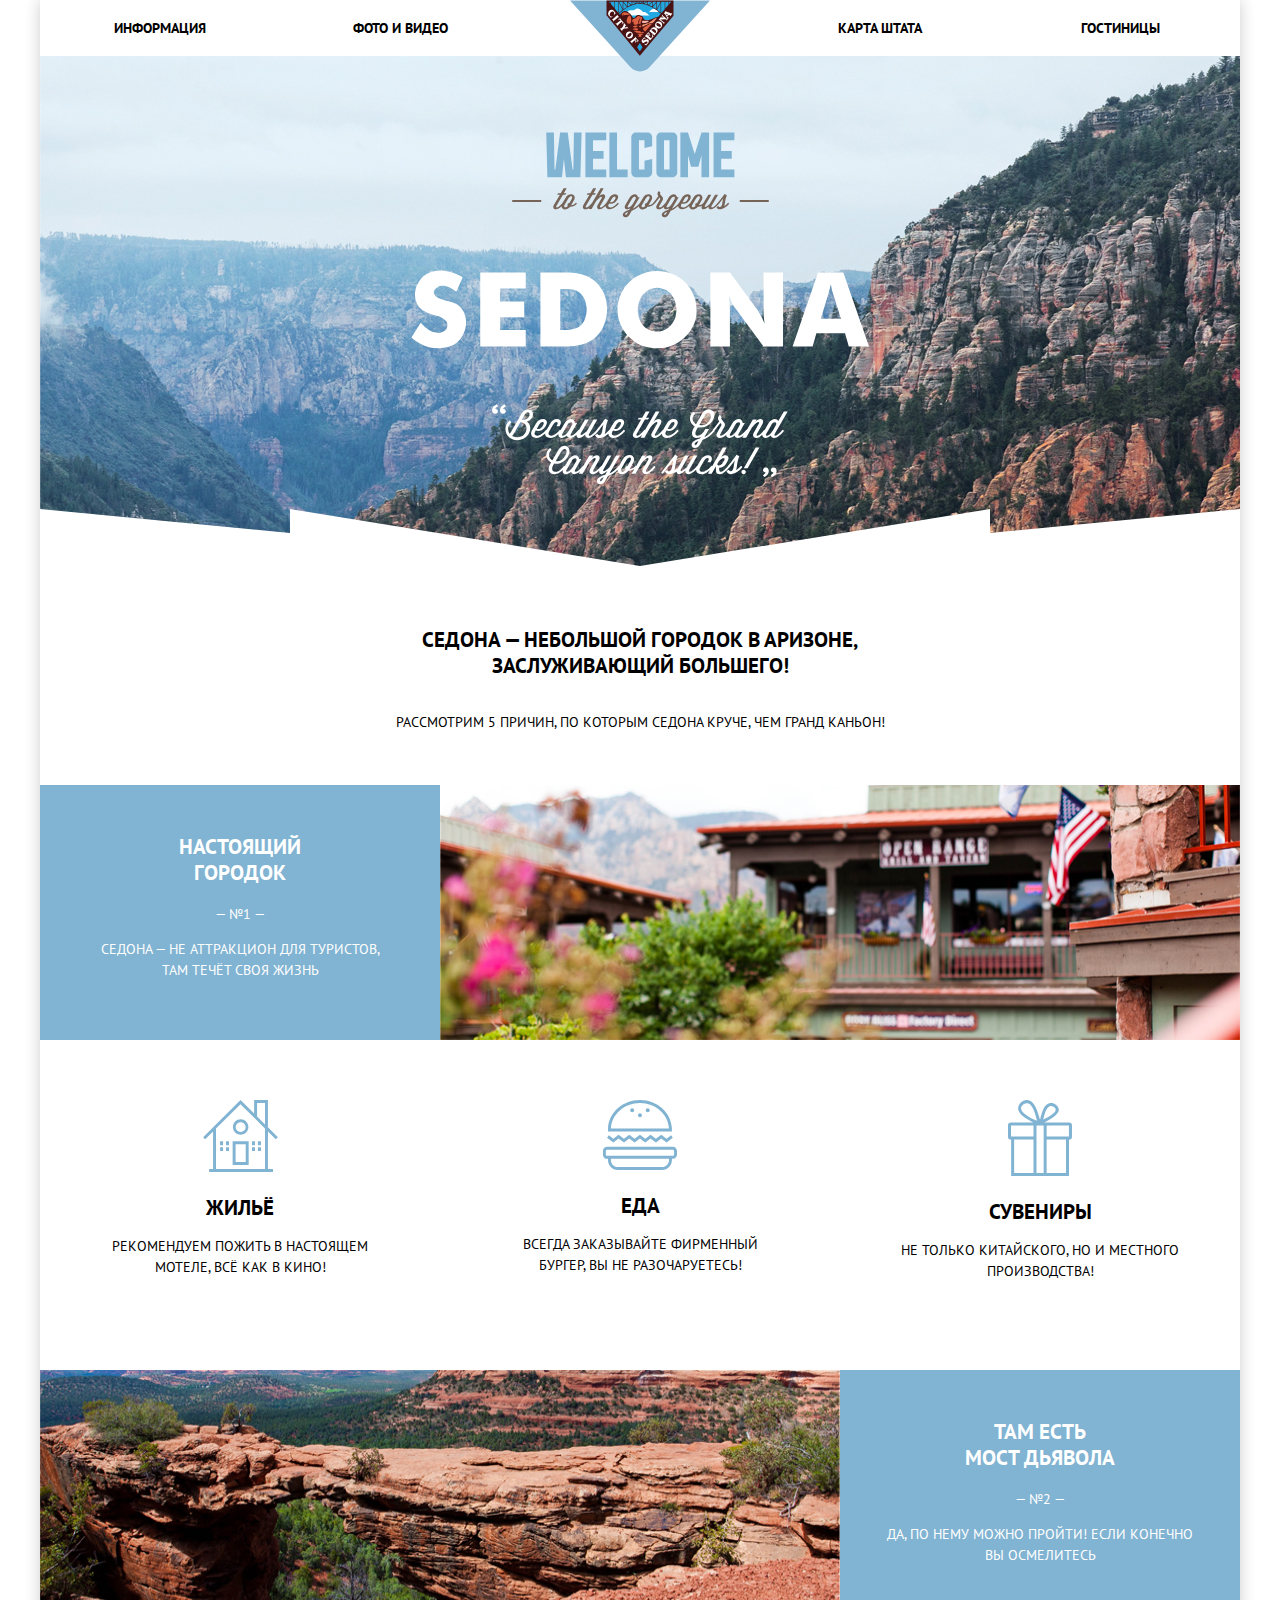
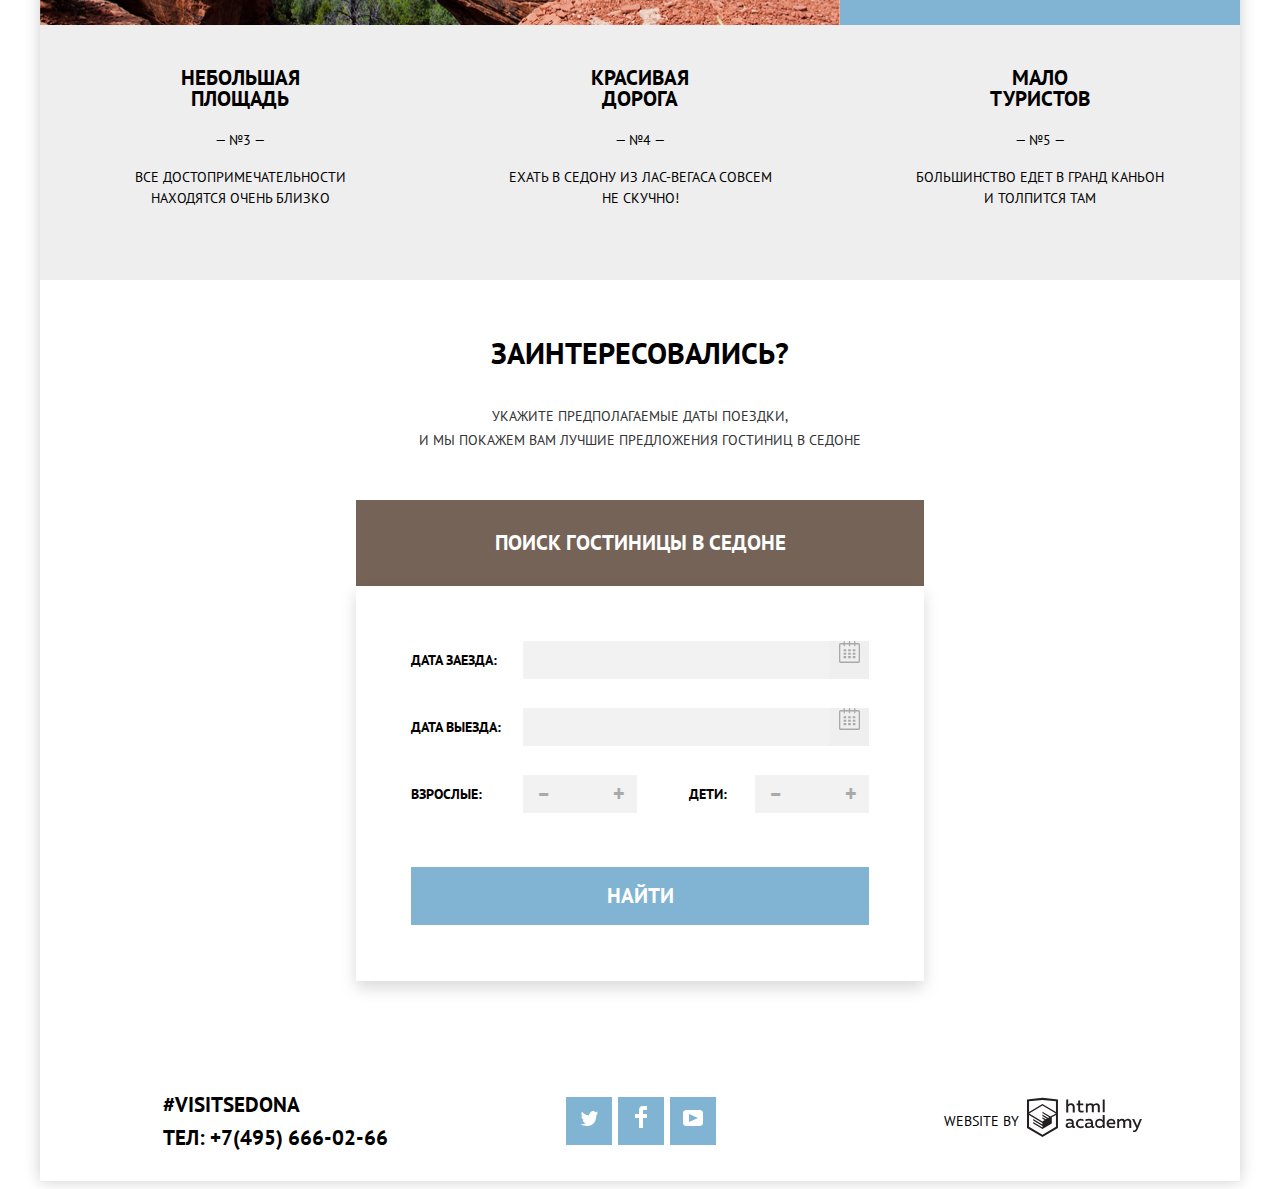
==== commit 986a4129: "2 попытка сдачи на защиту" ====
--- a/index.html
+++ b/index.html
@@ -121,7 +121,7 @@
             </div>
           </div>
           <div class="form-item-wrapper">
-            <label for="hotel-checkout">Дата выезда:</label>
+            <label for="hotel-checkin">Дата выезда:</label>
             <div class="forms-hotel">
               <input class="hotel-date" id="hotel-checkin" type=text name="date_out">
               <button class="index-search__form-calendar" type="button" aria-label="Выбрать дату выселения в календаре">
@@ -137,7 +137,7 @@
               <label for="hotel-adults">Взрослые:</label>
               <div class="index-search__guests">
                 <button class="index-search__minus-btn" type="button">-</button>
-                <input class="hotel-persons" id="hotel-adults" type="number" name="adults"  min="1" value="2" value="0">
+                <input class="hotel-persons" id="hotel-adults" type="number" name="adults"  min="1" value="2">
                 <button class="index-search__plus-btn" type="button">+</button>
               </div>
             </div>
@@ -145,7 +145,7 @@
               <label for="hotel-children">Дети:</label>
               <div class="index-search__guests">
                 <button class="index-search__minus-btn" type="button">-</button>
-                <input class="hotel-persons" id="hotel-children" type="number" name="kids"  min="0" value="0" value="2">
+                <input class="hotel-persons" id="hotel-children" type="number" name="kids"  min="0" value="0">
                 <button class="index-search__plus-btn" type="button">+</button>
               </div>
             </div>
@@ -153,7 +153,7 @@
           <button class="search-form-btn">Найти</button>
         </form>
       </section>
-        <iframe class="map-field" src="https://www.google.com/maps/embed?pb=!1m18!1m12!1m3!1d655260.8085954335!2d-111.72020563465219!3d34.91103120277384!2m3!1f0!2f0!3f0!3m2!1i1024!2i768!4f13.1!3m3!1m2!1s0x872da132f942b00d%3A0x5548c523fa6c8efd!2z0KHQtdC00L7QvdCwLCDQkNGA0LjQt9C-0L3QsCA4NjMzNiwg0KHQqNCQ!5e0!3m2!1sru!2sru!4v1584385721858!5m2!1sru!2sru" width="1200" height="595" frameborder="0" style="border:0;" allowfullscreen="" aria-hidden="false" tabindex="0">
+        <iframe class="map-field" src="https://www.google.com/maps/embed?pb=!1m18!1m12!1m3!1d655260.8085954335!2d-111.72020563465219!3d34.91103120277384!2m3!1f0!2f0!3f0!3m2!1i1024!2i768!4f13.1!3m3!1m2!1s0x872da132f942b00d%3A0x5548c523fa6c8efd!2z0KHQtdC00L7QvdCwLCDQkNGA0LjQt9C-0L3QsCA4NjMzNiwg0KHQqNCQ!5e0!3m2!1sru!2sru!4v1584385721858!5m2!1sru!2sru" width="1200" height="595" frameborder="0"  allowfullscreen="" aria-hidden="false" tabindex="0">
         </iframe>
       </section>
     </main>
--- a/css/style.css
+++ b/css/style.css
@@ -293,8 +293,14 @@
   position: relative;
 }
 
+iframe{
+  border: 0;
+}
+
+
 .map-field {
   width: 100%;
+  z-index: 5;
 }
 
 .form-item-wrapper {
@@ -469,10 +475,13 @@
 }
 
 .main-footer{
+  width: 100%;
+  position: relative;
+  z-index: 1;
   display: flex;
   align-items: center;
   height: 120px;
-  margin: 0 101px 0 123px;
+
   padding-top: 0;
   color: #000000;
   background-color: rgba(255, 255, 255, 0.9);
@@ -488,6 +497,7 @@
   flex-direction: column;
   align-items: baseline;
   margin-right: 178px;
+  margin-left: 123px;
 }
 
 .footer-hashtag,
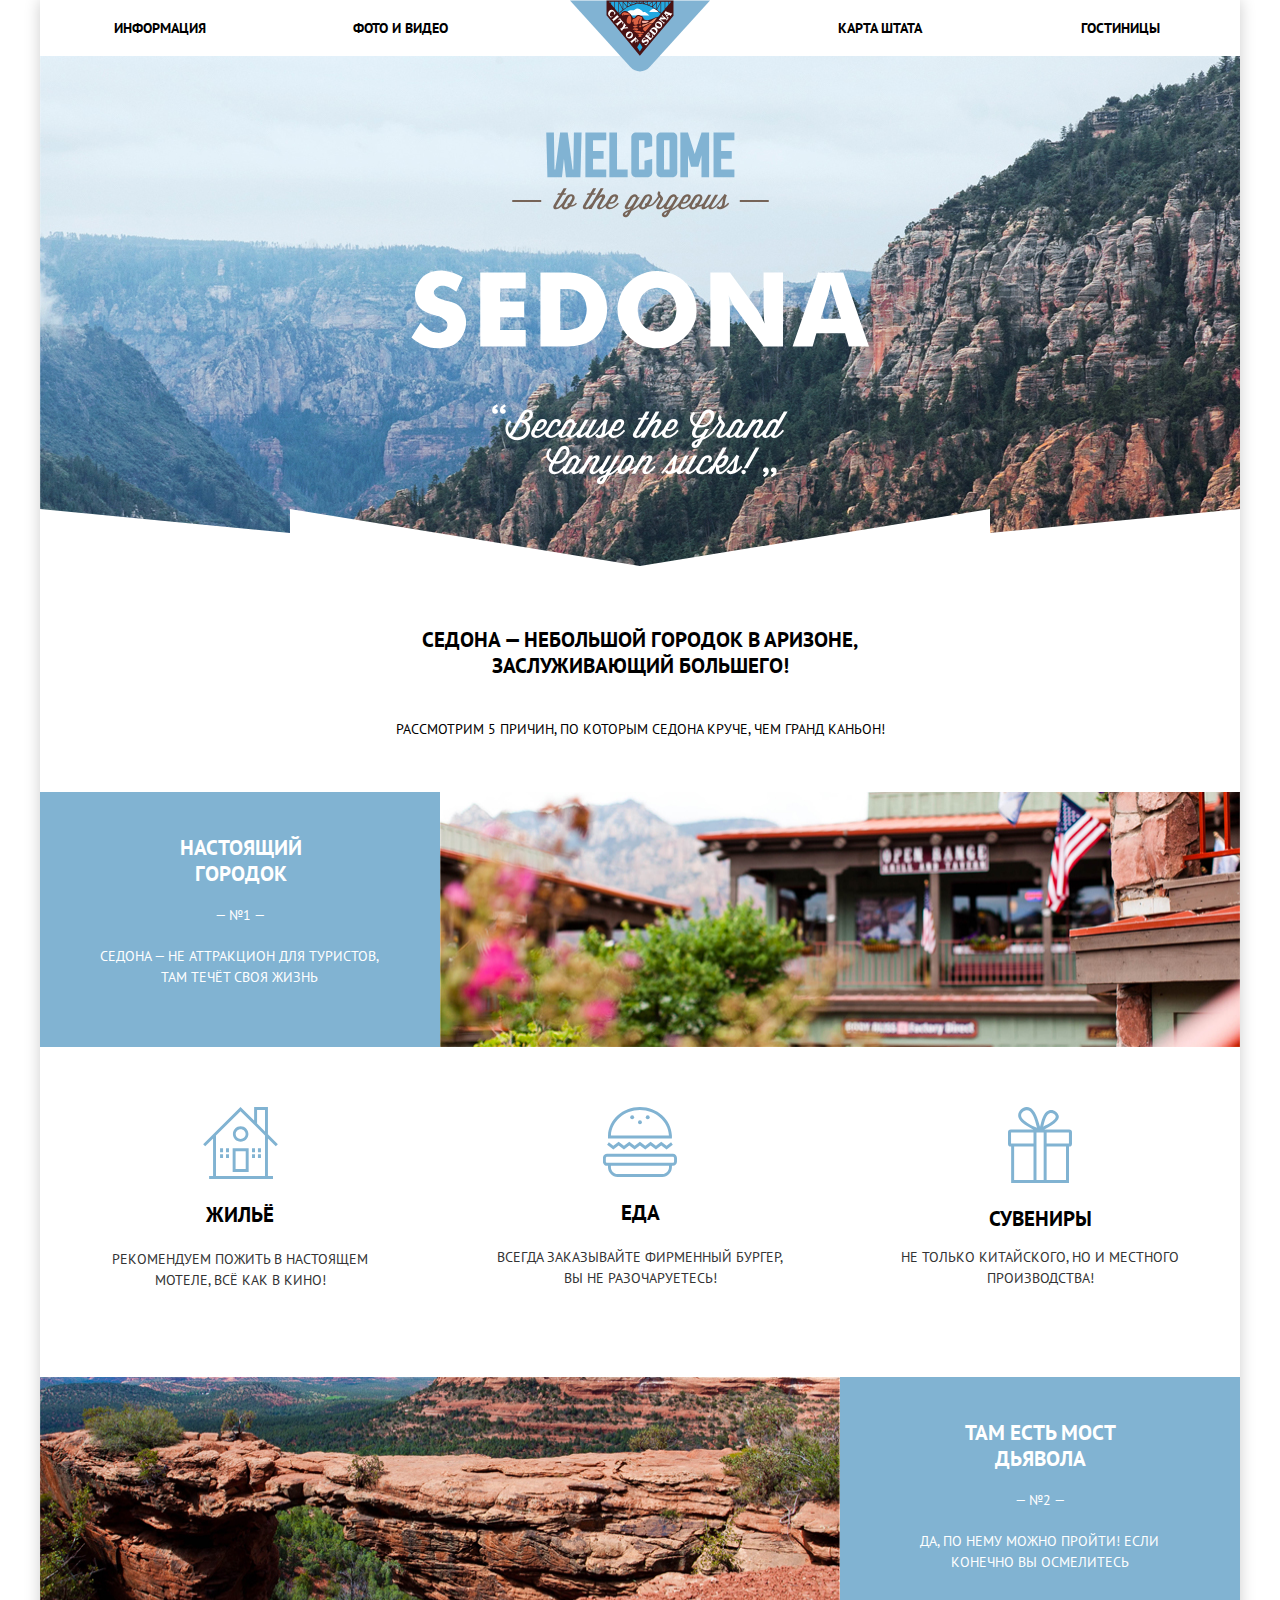
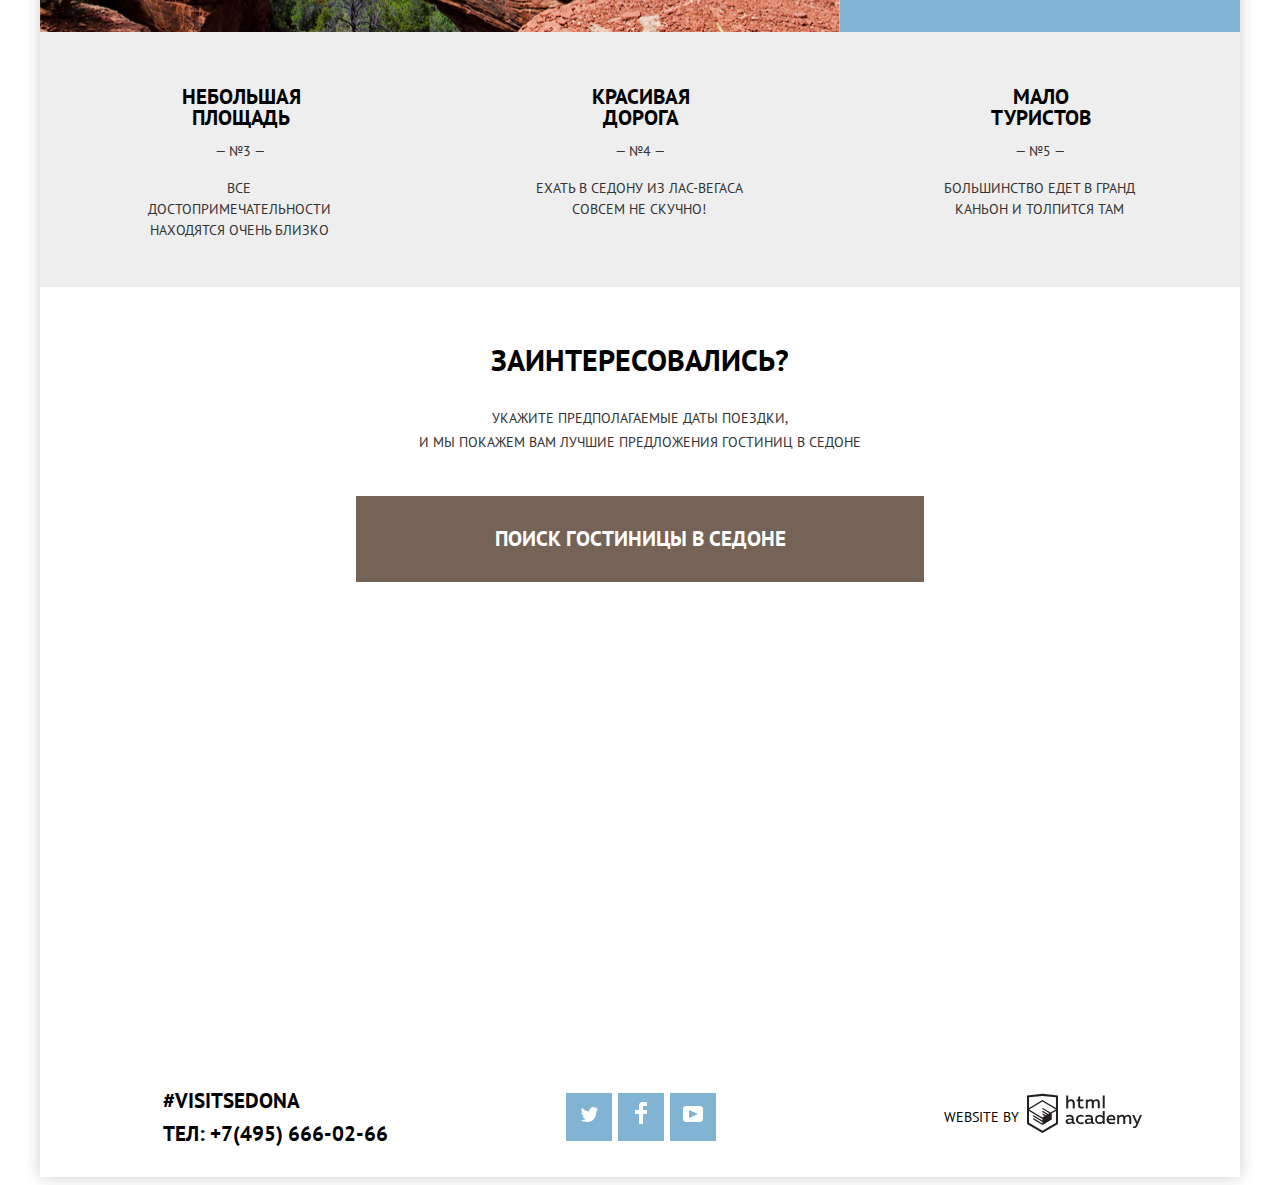
==== commit 58aa1146: "..." ====
--- a/index.html
+++ b/index.html
@@ -36,9 +36,9 @@
       </div>
       <section class="true-city">
         <div class="description">
-          <h2>Настоящий<br>городок</h2>
+          <h2>Настоящий городок</h2>
           <span>— №1 —</span>
-          <p>Седона — не аттракцион для туристов,<br>там течёт своя жизнь</p>
+          <p>Седона — не аттракцион для туристов, там течёт своя жизнь</p>
         </div>
         <div class="city-picture">
           <img src="img/true-city.jpg" width="800" height="255" alt="True City">
@@ -54,7 +54,7 @@
             </g>
           </svg>
           <h2>Жильё</h2>
-          <p>Рекомендуем пожить в настоящем<br>мотеле, всё как в кино!</p>
+          <p class="text-features">Рекомендуем пожить в настоящем мотеле, всё как в кино!</p>
         </div>
         <div class="city-advantage">
           <svg xmlns="http://www.w3.org/2000/svg" width="74" height="70">
@@ -66,13 +66,13 @@
             </g>
           </svg>
           <h2>Еда</h2>
-          <p>Всегда заказывайте фирменный<br>бургер, вы не разочаруетесь!</p>
+          <p class="text-features">Всегда заказывайте фирменный бургер, вы не разочаруетесь!</p>
         </div>
         <div class="city-advantage">
           <svg xmlns="http://www.w3.org/2000/svg" width="64" height="76">
             <path fill-rule="evenodd" clip-rule="evenodd" fill="#81B3D2" d="M61.097 22.501H36.312C50.125 15.602 51.229 11.25 50.72 8.816c-1.162-3.963-5.692-7.023-10.002-5.407-5.569 2.089-7.137 10.388-8.644 16.387-1.924-6.07-3.784-13.814-8.136-17.737C22.677.921 20.843-.205 18.175.031c-4.026.356-9.802 5.382-7.458 10.981 2.251 5.378 9.687 8.777 14.578 11.489H2.879A2.882 2.882 0 000 25.37v11.322a2.882 2.882 0 002.879 2.869h.274V76h57.841V39.561h.103a2.882 2.882 0 002.88-2.869V25.37a2.882 2.882 0 00-2.88-2.869zM42.413 5.944c2.103-.31 4.982 1.299 5.255 3.209.393 2.756-3.4 5.255-5.086 6.421-2.523 1.744-4.928 2.643-7.287 4.055.884-3.69 2.549-13.011 7.118-13.685zm-22.882 9.968c-2.225-1.485-6.544-4.431-6.44-7.771.112-3.595 5.743-6.57 8.814-3.886 3.856 3.371 5.713 11.105 7.119 16.557-3.249-1.539-6.328-2.788-9.493-4.9zm5.972 57.114H6.136V39.561h19.368v33.465zm0-36.502H3.046V25.538h22.457v10.986zm10.157 0v36.503h-7.174V25.538h7.174v10.986zm22.351 36.502H38.644V39.561h19.367v33.465zm2.92-36.502H38.644V25.538h22.287v10.986z" /></svg>
           <h2>Сувениры</h2>
-          <p>Не только китайского, но и местного<br>производства!</p>
+          <p>Не только китайского, но и местного производства!</p>
         </div>
       </section>
       <section class="devil-bridge">
@@ -80,87 +80,87 @@
           <img src="img/devil-bridge.jpg" width="800" height="259" alt="Devil-bridge">
         </div>
         <div class="description">
-          <h2>Там есть<br>Мост дьявола</h2>
+          <h2>Там есть Мост дьявола</h2>
           <span>— №2 —</span>
-          <p>Да, по нему можно пройти! Если конечно<br>вы осмелитесь</p>
+          <p>Да, по нему можно пройти! Если конечно вы осмелитесь</p>
         </div>
       </section>
       <section class="second-group">
         <div class="area-advantage">
-          <h2>Небольшая<br>площадь</h2>
+          <h2 class="text-heading">Небольшая площадь</h2>
           <span>— №3 —</span>
-          <p>Все достопримечательности<br>находятся очень близко</p>
+          <p class="text-explanation">Все достопримечательности находятся очень близко</p>
         </div>
         <div class="area-advantage">
-          <h2>Красивая<br>дорога</h2>
+          <h2 class="text-heading">Красивая дорога</h2>
           <span>— №4 —</span>
-          <p>Ехать в Седону из Лас-Вегаса совсем<br>не скучно!</p>
+          <p class="text-explanation">Ехать в Седону из Лас-Вегаса совсем не скучно!</p>
         </div>
         <div class="area-advantage">
-          <h2>Мало<br>туристов</h2>
+          <h2 class="text-heading">Мало туристов</h2>
           <span>— №5 —</span>
-          <p>Большинство едет в гранд каньон<br>и толпится там</p>
+          <p class="text-explanation">Большинство едет в гранд каньон и толпится там</p>
         </div>
       </section>
       <p class="main-map">Заинтересовались?</p>
       <p class="select-map">Укажите предполагаемые даты поездки,<br> и мы покажем вам лучшие предложения гостиниц в седоне</p>
       <button class="search-button-map" type="button">Поиск гостиницы в Седоне</button>
       <section class="map">
-      <section class="form">
-        <form class="search-form" action="https://echo.htmlacademy.ru" method="get">
-          <div class="form-item-wrapper">
-            <label for="hotel-checkin">Дата заезда:</label>
-            <div class="forms-hotel">
-              <input class="hotel-date" id="hotel-checkin" type=text name="date_in">
-              <button class="index-search__form-calendar" type="button" aria-label="Выбрать дату выселения в календаре">
-                <svg fill="#a9a9a9" xmlns="http://www.w3.org/2000/svg" width="21" height="22" viewBox="0 0 21 22">
-                  <path d="M19.251 2.025h-2.845V.648c0-.381-.294-.689-.656-.689-.363 0-.656.308-.656.689v1.377h-3.938V.648c0-.381-.294-.689-.655-.689-.363 0-.657.308-.657.689v1.377H5.906V.648c0-.381-.294-.689-.656-.689-.363 0-.657.308-.657.689v1.377H1.75C.784 2.025 0 2.847 0 3.862v16.302C0 21.179.784 22 1.75 22h17.501c.966 0 1.749-.821 1.749-1.836V3.862c0-1.015-.783-1.837-1.749-1.837zm.437 18.139a.448.448 0 0 1-.437.459H1.75a.45.45 0 0 1-.438-.459V3.862a.45.45 0 0 1 .438-.459h2.844v1.378c0 .381.294.689.657.689.362 0 .656-.308.656-.689V3.403h3.938v1.378c0 .381.294.689.657.689.361 0 .655-.308.655-.689V3.403h3.938v1.378c0 .381.293.689.656.689.362 0 .656-.308.656-.689V3.403h2.845c.241 0 .437.206.437.459v16.302z" />
-                  <path d="M4.594 8.225h2.625v2.066H4.594zM4.594 11.668h2.625v2.067H4.594zM4.594 15.112h2.625v2.066H4.594zM9.188 15.112h2.625v2.066H9.188zM9.188 11.668h2.625v2.067H9.188zM9.188 8.225h2.625v2.066H9.188zM13.781 15.112h2.625v2.066h-2.625zM13.781 11.668h2.625v2.067h-2.625zM13.781 8.225h2.625v2.066h-2.625z" />
-                </svg>
-              </button>
-            </div>
-          </div>
-          <div class="form-item-wrapper">
-            <label for="hotel-checkin">Дата выезда:</label>
-            <div class="forms-hotel">
-              <input class="hotel-date" id="hotel-checkin" type=text name="date_out">
-              <button class="index-search__form-calendar" type="button" aria-label="Выбрать дату выселения в календаре">
-                <svg fill="#a9a9a9" xmlns="http://www.w3.org/2000/svg" width="21" height="22" viewBox="0 0 21 22">
-                  <path d="M19.251 2.025h-2.845V.648c0-.381-.294-.689-.656-.689-.363 0-.656.308-.656.689v1.377h-3.938V.648c0-.381-.294-.689-.655-.689-.363 0-.657.308-.657.689v1.377H5.906V.648c0-.381-.294-.689-.656-.689-.363 0-.657.308-.657.689v1.377H1.75C.784 2.025 0 2.847 0 3.862v16.302C0 21.179.784 22 1.75 22h17.501c.966 0 1.749-.821 1.749-1.836V3.862c0-1.015-.783-1.837-1.749-1.837zm.437 18.139a.448.448 0 0 1-.437.459H1.75a.45.45 0 0 1-.438-.459V3.862a.45.45 0 0 1 .438-.459h2.844v1.378c0 .381.294.689.657.689.362 0 .656-.308.656-.689V3.403h3.938v1.378c0 .381.294.689.657.689.361 0 .655-.308.655-.689V3.403h3.938v1.378c0 .381.293.689.656.689.362 0 .656-.308.656-.689V3.403h2.845c.241 0 .437.206.437.459v16.302z" />
-                  <path d="M4.594 8.225h2.625v2.066H4.594zM4.594 11.668h2.625v2.067H4.594zM4.594 15.112h2.625v2.066H4.594zM9.188 15.112h2.625v2.066H9.188zM9.188 11.668h2.625v2.067H9.188zM9.188 8.225h2.625v2.066H9.188zM13.781 15.112h2.625v2.066h-2.625zM13.781 11.668h2.625v2.067h-2.625zM13.781 8.225h2.625v2.066h-2.625z" />
-                </svg>
-              </button>
-            </div>
-          </div>
-          <div class="form-item-wrapper">
-            <div class="form-persons-wrapper">
-              <label for="hotel-adults">Взрослые:</label>
-              <div class="index-search__guests">
-                <button class="index-search__minus-btn" type="button">-</button>
-                <input class="hotel-persons" id="hotel-adults" type="number" name="adults"  min="1" value="2">
-                <button class="index-search__plus-btn" type="button">+</button>
+        <section class="form">
+          <form class="search-form" action="https://echo.htmlacademy.ru" method="get">
+            <div class="form-item-wrapper">
+              <label for="hotel-entry">Дата заезда:</label>
+              <div class="forms-hotel">
+                <input class="hotel-date" id="hotel-entry" type=text name="date_in" value="24 апреля 2017">
+                <button class="index-search__form-calendar" type="button" aria-label="Выбрать дату выселения в календаре">
+                  <svg fill="#a9a9a9" xmlns="http://www.w3.org/2000/svg" width="21" height="22" viewBox="0 0 21 22">
+                    <path d="M19.251 2.025h-2.845V.648c0-.381-.294-.689-.656-.689-.363 0-.656.308-.656.689v1.377h-3.938V.648c0-.381-.294-.689-.655-.689-.363 0-.657.308-.657.689v1.377H5.906V.648c0-.381-.294-.689-.656-.689-.363 0-.657.308-.657.689v1.377H1.75C.784 2.025 0 2.847 0 3.862v16.302C0 21.179.784 22 1.75 22h17.501c.966 0 1.749-.821 1.749-1.836V3.862c0-1.015-.783-1.837-1.749-1.837zm.437 18.139a.448.448 0 0 1-.437.459H1.75a.45.45 0 0 1-.438-.459V3.862a.45.45 0 0 1 .438-.459h2.844v1.378c0 .381.294.689.657.689.362 0 .656-.308.656-.689V3.403h3.938v1.378c0 .381.294.689.657.689.361 0 .655-.308.655-.689V3.403h3.938v1.378c0 .381.293.689.656.689.362 0 .656-.308.656-.689V3.403h2.845c.241 0 .437.206.437.459v16.302z" />
+                    <path d="M4.594 8.225h2.625v2.066H4.594zM4.594 11.668h2.625v2.067H4.594zM4.594 15.112h2.625v2.066H4.594zM9.188 15.112h2.625v2.066H9.188zM9.188 11.668h2.625v2.067H9.188zM9.188 8.225h2.625v2.066H9.188zM13.781 15.112h2.625v2.066h-2.625zM13.781 11.668h2.625v2.067h-2.625zM13.781 8.225h2.625v2.066h-2.625z" />
+                  </svg>
+                </button>
               </div>
             </div>
-            <div class="form-persons-wrapper persons-wrapper-children">
-              <label for="hotel-children">Дети:</label>
-              <div class="index-search__guests">
-                <button class="index-search__minus-btn" type="button">-</button>
-                <input class="hotel-persons" id="hotel-children" type="number" name="kids"  min="0" value="0">
-                <button class="index-search__plus-btn" type="button">+</button>
+            <div class="form-item-wrapper">
+              <label for="hotel-exit">Дата выезда:</label>
+              <div class="forms-hotel">
+                <input class="hotel-date" id="hotel-exit" type=text name="date_out" value="4 июля 2017">
+                <button class="index-search__form-calendar" type="button" aria-label="Выбрать дату выселения в календаре">
+                  <svg fill="#a9a9a9" xmlns="http://www.w3.org/2000/svg" width="21" height="22" viewBox="0 0 21 22">
+                    <path d="M19.251 2.025h-2.845V.648c0-.381-.294-.689-.656-.689-.363 0-.656.308-.656.689v1.377h-3.938V.648c0-.381-.294-.689-.655-.689-.363 0-.657.308-.657.689v1.377H5.906V.648c0-.381-.294-.689-.656-.689-.363 0-.657.308-.657.689v1.377H1.75C.784 2.025 0 2.847 0 3.862v16.302C0 21.179.784 22 1.75 22h17.501c.966 0 1.749-.821 1.749-1.836V3.862c0-1.015-.783-1.837-1.749-1.837zm.437 18.139a.448.448 0 0 1-.437.459H1.75a.45.45 0 0 1-.438-.459V3.862a.45.45 0 0 1 .438-.459h2.844v1.378c0 .381.294.689.657.689.362 0 .656-.308.656-.689V3.403h3.938v1.378c0 .381.294.689.657.689.361 0 .655-.308.655-.689V3.403h3.938v1.378c0 .381.293.689.656.689.362 0 .656-.308.656-.689V3.403h2.845c.241 0 .437.206.437.459v16.302z" />
+                    <path d="M4.594 8.225h2.625v2.066H4.594zM4.594 11.668h2.625v2.067H4.594zM4.594 15.112h2.625v2.066H4.594zM9.188 15.112h2.625v2.066H9.188zM9.188 11.668h2.625v2.067H9.188zM9.188 8.225h2.625v2.066H9.188zM13.781 15.112h2.625v2.066h-2.625zM13.781 11.668h2.625v2.067h-2.625zM13.781 8.225h2.625v2.066h-2.625z" />
+                  </svg>
+                </button>
               </div>
             </div>
-          </div>
-          <button class="search-form-btn">Найти</button>
-        </form>
-      </section>
-        <iframe class="map-field" src="https://www.google.com/maps/embed?pb=!1m18!1m12!1m3!1d655260.8085954335!2d-111.72020563465219!3d34.91103120277384!2m3!1f0!2f0!3f0!3m2!1i1024!2i768!4f13.1!3m3!1m2!1s0x872da132f942b00d%3A0x5548c523fa6c8efd!2z0KHQtdC00L7QvdCwLCDQkNGA0LjQt9C-0L3QsCA4NjMzNiwg0KHQqNCQ!5e0!3m2!1sru!2sru!4v1584385721858!5m2!1sru!2sru" width="1200" height="595" frameborder="0"  allowfullscreen="" aria-hidden="false" tabindex="0">
+            <div class="form-item-wrapper">
+              <div class="form-persons-wrapper">
+                <label for="hotel-adults">Взрослые:</label>
+                <div class="index-search__guests">
+                  <button class="index-search__minus-btn" type="button">-</button>
+                  <input class="hotel-persons" id="hotel-adults" type=text name="adults" value="2">
+                  <button class="index-search__plus-btn" type="button">+</button>
+                </div>
+              </div>
+              <div class="form-persons-wrapper persons-wrapper-children">
+                <label for="hotel-kids">Дети:</label>
+                <div class="index-search__guests">
+                  <button class="index-search__minus-btn" type="button">-</button>
+                  <input class="hotel-persons" id="hotel-kids" type=text name="kids" value="0">
+                  <button class="index-search__plus-btn" type="button">+</button>
+                </div>
+              </div>
+            </div>
+            <button class="search-form-btn">Найти</button>
+          </form>
+        </section>
+        <iframe class="map-field" src="https://www.google.com/maps/embed?pb=!1m18!1m12!1m3!1d655260.8085954335!2d-111.72020563465219!3d34.91103120277384!2m3!1f0!2f0!3f0!3m2!1i1024!2i768!4f13.1!3m3!1m2!1s0x872da132f942b00d%3A0x5548c523fa6c8efd!2z0KHQtdC00L7QvdCwLCDQkNGA0LjQt9C-0L3QsCA4NjMzNiwg0KHQqNCQ!5e0!3m2!1sru!2sru!4v1584385721858!5m2!1sru!2sru" width="1200" height="595">
         </iframe>
       </section>
     </main>
     <footer class="main-footer">
       <div class="main-footer-item main-footer-contacts">
         <span class="footer-hashtag">#visitSEDONA</span>
-        <p class="footer-text">Тел: +7(495) 666-02-66</p>
+        <a class="footer-text">Тел: +7(495) 666-02-66</a>
       </div>
       <ul class="main-footer-item main-footer-social">
         <li class="button-social"><a href=""><img src="img/twitter.svg" width="17" height="15" alt="Twitter"></a></li>
--- a/css/style.css
+++ b/css/style.css
@@ -14,7 +14,7 @@
 *,
 *::before,
 *::after {
- box-sizing: border-box;
+  box-sizing: border-box;
 }
 
 .visually-hidden,
@@ -32,7 +32,7 @@
   overflow: hidden;
 }
 
-.background{
+.background {
   position: relative;
   width: 1200px;
   height: 510px;
@@ -58,6 +58,8 @@
 a {
   text-decoration: none;
 }
+
+
 
 button.search-form-btn {
   min-height: 58px;
@@ -73,20 +75,21 @@
   background-color: #81b3d2;
 }
 
+.search-form-btn {
+  color: #ffffff;
+  background-color: #81b3d2;
+}
+
 button.search-form-btn:hover {
   background-color: #669ec0;
 }
-button.search-form-btn:active,
-button.search-form-btn:focus {
+
+button.search-form-btn:active {
+  background-color: #5496bd;
   color: rgba(255, 255, 255, 0.3);
-  background-color: #5496bd;
-}
-
-.modal-show {
-  display: block;
-}
-
-.modal-close{
+}
+
+.modal-close {
   position: absolute;
   top: 0;
   right: -34px;
@@ -150,14 +153,14 @@
 }
 
 .advantage-description {
-    margin: 61px 0 50px 0;
-    padding: 0;
-    line-height: 26px;
+  margin: 61px 0 50px 0;
+  padding: 0;
+  line-height: 26px;
 }
 
 .main-description {
   width: 636px;
-  margin: 0 auto 30px;
+  margin: 0 auto 37px;
   padding: 0 15px;
   text-align: center;
   text-transform: uppercase;
@@ -168,11 +171,12 @@
 }
 
 .text-features {
-  padding: 0;
+  margin-top: 24px;
+
 }
 
 .main-map {
-  margin: 55px 0 33px 0;
+  margin: 55px 0 28px 0;
   font-size: 30px;
   font-weight: bold;
   line-height: 36px;
@@ -185,12 +189,14 @@
 .select-map {
   line-height: 24px;
   color: #333;
-  margin: 0 auto 48px;
-}
+  margin: 0 auto 42px;
+}
+
 .form {
   display: block;
   animation: bounce 0.6s;
 }
+
 @keyframes bounce {
   0% {
     transform: translateY(-100px);
@@ -208,14 +214,17 @@
     transform: translateY(0);
   }
 }
+
 .form-hide {
   display: none;
 }
+
 .modal-error {
   animation: shake 0.6s;
 }
 
 @keyframes shake {
+
   0%,
   100% {
     transform: translateX(0);
@@ -238,11 +247,11 @@
 }
 
 .button-size button {
-font: inherit;
-
- border: none;
- font-weight: bold;
- color: #a9a9a9;
+  font: inherit;
+
+  border: none;
+  font-weight: bold;
+  color: #a9a9a9;
 }
 
 .search-button-map {
@@ -293,7 +302,7 @@
   position: relative;
 }
 
-iframe{
+iframe {
   border: 0;
 }
 
@@ -325,51 +334,46 @@
   width: 180px;
 }
 
-.forms-hotel{
+.forms-hotel {
   display: flex;
   text-align: right;
 }
 
-.hotel-date,
 .hotel-persons {
   font-weight: bold;
-  width: 306px;
+  height: 39px;
+}
+
+.hotel-date {
+  font-weight: bold;
+  width: 346px;
   min-height: 38px;
   padding: 6px 12px;
 }
 
 .index-search__form-calendar {
-  display: flex;
-  position:relative;
-
-
-  width: 40px;
-  height: 38px;
-  margin: 0;
-  padding: 0;
+  position: absolute;
+  right: 60px;
+
+
+  margin: 0;
+  padding-top: 2px;
   border: 0;
-}
-
-.index-search__form-calendar:hover svg,
-.index-search__form-calendar:focus svg,
+
+  line-height: 37px;
+  font-weight: bold;
+  font-size: 22px;
+  letter-spacing: -2px;
+  color: #a9a9a9;
+  background: transparent;
+}
+
 .index-search__form-calendar:hover,
 .index-search__form-calendar:focus {
+  color: #000000;
+
   outline: none;
-  fill: #000000;
-
   cursor: pointer;
-}
-
-.index-search__form-calendar:active svg {
-  outline: none;
-
-  fill: #81b3d2;
-}
-
-.index-search__form-calendar svg{
-  position: relative;
-  margin-left: auto;
-    margin-right: auto;
 }
 
 .hotel-persons {
@@ -458,23 +462,23 @@
 }
 
 .button-social:last-child {
- margin: 0;
+  margin: 0;
 }
 
 .button-social:hover {
- background-color: #669ec0;
+  background-color: #669ec0;
 }
 
 .button-social:active {
- background-color: #5496bd;
- color: #88b6d1;
+  background-color: #5496bd;
+  color: #88b6d1;
 }
 
 .button-social:active img {
   opacity: 30%;
 }
 
-.main-footer{
+.main-footer {
   width: 100%;
   position: relative;
   z-index: 1;
@@ -502,6 +506,7 @@
 
 .footer-hashtag,
 .footer-text {
+  text-decoration: none;
   padding: 0;
   margin: 0;
 
@@ -510,6 +515,9 @@
   font-weight: bold;
 }
 
+.footer-hashtag {
+  margin-right: 87px;
+}
 
 .main-footer-social {
   margin: 0 228px 0 0;
@@ -529,18 +537,20 @@
   fill: #81b3d2;
 }
 
-.creator-logo:active{
+.creator-logo:active {
   fill: #bdbbbc;
 }
 
 .index-search__form-date {
   position: relative;
 }
+
 .index-search__form-date,
 .index-search__guests-number {
   width: 346px;
   padding: 6px 12px;
 }
+
 .index-search__form-date,
 .index-search__guests-number,
 .index-search__form-btn {
@@ -564,194 +574,215 @@
 
 .true-city,
 .devil-bridge {
-    background-color: #81b3d2;
-    color: #ffffff;
-    text-align: center;
-    line-height: 21px;
-    font-size: 21px;
-    vertical-align: middle;
-
-    width: 100%;
-    height:255px;
-    margin: 0;
-    display: flex;
+  background-color: #81b3d2;
+  color: #ffffff;
+  text-align: center;
+  line-height: 21px;
+  font-size: 21px;
+  vertical-align: middle;
+
+  width: 100%;
+  height: 255px;
+  margin: 0;
+  display: flex;
 }
 
 .true-city span,
 .true-city p,
 .devil-bridge span,
 .devil-bridge p {
-    font-weight: 400;
-    font-size: 14px;
+  font-weight: 400;
+  font-size: 14px;
 }
 
 .city-picture,
 .bridge-picture {
-    width: 800px;
+  width: 800px;
 }
 
 .first-group,
 .second-group {
-    color:#000000;
-    background-color: #ffffff;
-    text-align: center;
-    vertical-align: middle;
-
-    width: 1200px;
-    height: 255px;
-    margin: 0 auto;
-    display: flex;
-}
-
-.first-group{
+  color: #000000;
+  background-color: #ffffff;
+  text-align: center;
+  vertical-align: middle;
+
+  width: 1200px;
+  height: 255px;
+  margin: 0 auto;
+  display: flex;
+}
+
+.first-group {
   height: 330px;
 }
 
 .city-advantage h2,
 .area-advantage h2 {
-    font-size: 21px;
-    line-height: 21px;
+  font-size: 21px;
+  line-height: 21px;
+}
+
+.text-heading {
+  width: 117px;
+  margin-left: 117px;
+  margin-top: 29px;
+  margin-bottom: 10px;
+}
+
+.text-explanation {
+  width: 208px;
+  margin-left: 70px;
 }
 
 .city-advantage p,
 .area-advantage p,
 .area-advantage span {
-    font-size: 14px;
-    line-height: 21px;
-    font-weight: 400;
+  font-size: 14px;
+  line-height: 21px;
+  font-weight: 400;
+  color: #333333;
 }
 
 .city-advantage {
-    width: 400px;
-    margin: 60px 50px 68px;
+  width: 400px;
+  margin: 60px 50px 68px;
 
 }
 
 .description {
   width: 400px;
-  margin: 49px 0 64px 0;
-}
-
-.description h2{
+  margin: 43px 0 64px 0;
+}
+
+.description h2 {
   font-size: 21px;
   line-height: 26px;
-  margin: 0 0 15px 0;
+  margin: 0 0 15px 125px;
+  width: 151px;
+}
+
+.description p {
+  width: 303px;
+  margin-left: 48px;
+  margin-top: 20px;
 }
 
 .area-advantage {
-    width: 400px;
-    padding: 25px;
-    background-color: #eeeeee;
+  width: 400px;
+  padding: 25px;
+  background-color: #eeeeee;
 }
 
 /* Каталог */
 
 .filters {
-    display: flex;
-    width: 100%;
-    height: 217px;
-    background-color: #4e81a3;
-    background-image: url("../img/filter-background.jpg");
-    background-position: center -60px;
-    color: #ffffff;
+  display: flex;
+  width: 100%;
+  height: 217px;
+  background-color: #4e81a3;
+  background-image: url("../img/filter-background.jpg");
+  background-position: center -60px;
+  color: #ffffff;
 }
 
 .filter {
-    display: flex;
+  display: flex;
 }
 
 .filter fieldset {
-    margin-top: 25px;
-    margin-left: 60px;
-    border: none;
+  margin-top: 25px;
+  margin-left: 60px;
+  border: none;
 }
 
 .filter fieldset:last-child {
-    margin-right: 337px;
-    margin-left: 92px;
+  margin-right: 337px;
+  margin-left: 88px;
 }
 
 .filter legend {
-    margin-bottom: 20px;
-    font-size: 16px;
-    line-height: 21px;
+  margin-bottom: 20px;
+  font-size: 16px;
+  line-height: 21px;
 }
 
 .filter ul {
-    margin: 0;
-    padding: 0;
-    list-style: none;
-    line-height: 21px;
+  margin: 0;
+  padding: 0;
+  list-style: none;
+  line-height: 21px;
 }
 
 .filter-option {
-    margin-bottom: 25px;
-    padding-left: 42px;
+  margin-bottom: 25px;
+  padding-left: 42px;
 }
 
 .filter label {
-    font-size: 14px;
-    line-height: 21px;
-    font-weight: 400;
+  font-size: 14px;
+  line-height: 21px;
+  font-weight: 400;
+
 }
 
 .filter-option label {
-    position: relative;
-
-    display: block;
-
-    cursor: pointer;
-    user-select: none;
-}
-
-.filter-input-checkbox + label::before {
-    content: "";
-    position: absolute;
-    left: -42px;
-    top: 0;
-
-    width: 25px;
-    height: 25px;
-    background-image: url("../img/checkbox-off.svg");
-    background-repeat: no-repeat;
-    background-position: 0 0;
-}
-
-.filter-input-checkbox:checked + label::before {
-    content: "";
-    position: absolute;
-    left: -42px;
-    top: 0;
-
-    width: 25px;
-    height: 25px;
-    background-image: url("../img/checkbox-on.svg");
-    background-repeat: no-repeat;
-    background-position: 0 0;
-}
-
-.filter-input-checkbox:disabled + label::before {
-    content: "";
-    position: absolute;
-    left: -42px;
-    top: 0;
-    width: 25px;
-    height: 25px;
-    background-image: url("../img/checkbox-off-disabled.png");
-    background-repeat: no-repeat;
-    background-position: 0 0;
-}
-
-.filter-input-checkbox:checked:disabled + label::before {
-    content: "";
-    position: absolute;
-    left: -42px;
-    top: 0;
-    width: 25px;
-    height: 25px;
-    background-image: url("../img/checkbox-on-disabled.png");
-    background-repeat: no-repeat;
-    background-position: 0 0;
+  position: relative;
+
+  display: block;
+
+  cursor: pointer;
+  user-select: none;
+}
+
+.filter-input-checkbox+label::before {
+  content: "";
+  position: absolute;
+  left: -42px;
+  top: 0;
+
+  width: 25px;
+  height: 25px;
+  background-image: url("../img/checkbox-off.svg");
+  background-repeat: no-repeat;
+  background-position: 0 0;
+}
+
+.filter-input-checkbox:checked+label::before {
+  content: "";
+  position: absolute;
+  left: -42px;
+  top: 0;
+
+  width: 25px;
+  height: 25px;
+  background-image: url("../img/checkbox-on.svg");
+  background-repeat: no-repeat;
+  background-position: 0 0;
+}
+
+.filter-input-checkbox:disabled+label::before {
+  content: "";
+  position: absolute;
+  left: -42px;
+  top: 0;
+  width: 25px;
+  height: 25px;
+  background-image: url("../img/checkbox-off-disabled.png");
+  background-repeat: no-repeat;
+  background-position: 0 0;
+}
+
+.filter-input-checkbox:checked:disabled+label::before {
+  content: "";
+  position: absolute;
+  left: -42px;
+  top: 0;
+  width: 25px;
+  height: 25px;
+  background-image: url("../img/checkbox-on-disabled.png");
+  background-repeat: no-repeat;
+  background-position: 0 0;
 }
 
 .filter-range {
@@ -805,12 +836,13 @@
   cursor: pointer;
 }
 
-.min-price{
+.min-price {
   margin-left: 65px;
   font-weight: bold;
-}
-
-.max-price{
+
+}
+
+.max-price {
   float: right;
   margin-right: 30px;
   font-weight: bold;
@@ -818,7 +850,7 @@
 
 .price-controls input {
   width: 47px;
-  height: 13px;
+  height: 35px;
   margin: 0;
 
   color: inherit;
@@ -893,114 +925,115 @@
 
 
 .filter-result {
-    display: flex;
-    padding-bottom: 10px;
-    border-bottom: 1px solid #e5e5e5;
-    padding-left: 72px;
-    padding-right: 72px;
+  display: flex;
+  padding-bottom: 10px;
+  border-bottom: 1px solid #e5e5e5;
+  padding-left: 72px;
+  padding-right: 72px;
 }
 
 .found {
-    margin-top: 30px;
-    font-size: 21px;
-    line-height: 26px;
-    margin-right: 48px;
-    font-weight: bold;
+  margin-top: 30px;
+  font-size: 21px;
+  line-height: 26px;
+  margin-right: 48px;
+  font-weight: bold;
 }
 
 .filter-features {
-    list-style: none;
-    padding:0;
-    margin: 0;
-    display: flex;
+  list-style: none;
+  padding: 0;
+  margin: 0;
+  display: flex;
 }
 
 .filter-result li {
-    margin-top: 35px;
-    font-size: 12px;
-    line-height: 18px;
-    font-weight: 400;
-
-}
+  margin-top: 35px;
+  font-size: 12px;
+  line-height: 18px;
+  font-weight: 400;
+
+}
+
 .sorting {
-    margin-right: 39px;
-    font-weight: bold;
+  margin-right: 39px;
+  font-weight: bold;
 }
 
 .by-price {
-    margin-right: 32px;
-    color: #81b3d2;
+  margin-right: 32px;
+  color: #81b3d2;
 }
 
 .by-type,
 .by-rating {
-    margin-right: 34px;
-    color: #cacaca;
-    border-bottom: 1px dotted #81b3d2;
+  margin-right: 34px;
+  color: #cacaca;
+  border-bottom: 1px dotted #81b3d2;
 }
 
 .by-rating {
-    margin-right:0;
+  margin-right: 0;
 }
 
 .by-type:hover,
 .by-type:focus,
 .by-rating:hover,
 .by-rating:focus {
-    color: #81b3d2;
+  color: #81b3d2;
 }
 
 .by-type:active,
 .by-rating:active {
-    color: #000000;
-    border: none;
+  color: #000000;
+  border: none;
 }
 
 .arrows {
-    list-style: none;
-    display: flex;
-    padding:0;
-    margin-right: 0;
-    margin-left: auto;
-    margin-top: 6px;
-    vertical-align: middle;
+  list-style: none;
+  display: flex;
+  padding: 0;
+  margin-right: 0;
+  margin-left: auto;
+  margin-top: 6px;
+  vertical-align: middle;
 }
 
 .arrows li {
-    margin-top: 30px;
+  margin-top: 30px;
 }
 
 .arrows button {
-    background-color: #ffffff;
-    border: none;
-    cursor: pointer;
-    outline: none;
+  background-color: #ffffff;
+  border: none;
+  cursor: pointer;
+  outline: none;
 }
 
 .arrows button:first-child {
-    padding-left: 12px;
+  padding-left: 12px;
 }
 
 .arrows button:last-child {
-    padding-right: 0px;
-    fill: #81b3d2;
+  padding-right: 0px;
+  fill: #81b3d2;
 }
 
 .up-arrow path {
-    fill: #cacaca;
+  fill: #cacaca;
 }
 
 .up-arrow path:hover,
 .up-arrow path:focus {
-    fill: #231f20;
+  fill: #231f20;
 }
 
 .up-arrow path:active {
-    fill: #81b3d2;
+  fill: #81b3d2;
 }
 
 .down-arrow path {
-    fill: #81b3d2;
+  fill: #81b3d2;
 }
 
 .visually-hidden:not(:focus):not(:active),
@@ -1023,7 +1056,8 @@
 
 
 
-.hotel-list{
+.hotel-list {
+  margin: 0;
   padding-left: 0;
 }
 
@@ -1035,7 +1069,7 @@
 
 .hotel-item {
   display: flex;
-  justify-content:space-between;
+  justify-content: space-between;
   align-items: flex-start;
   min-height: 121px;
   margin-top: 30px;
@@ -1064,13 +1098,13 @@
 .hotel-item-head {
   width: 100%;
   margin: 0;
-  padding-bottom: 5px;
+  padding-bottom: 2px;
+  padding-top: 3px;
   display: flex;
   font-size: 21px;
   line-height: 26px;
   color: #000000;
   font-weight: bold;
-
 }
 
 .hotel-name:hover,
@@ -1086,18 +1120,20 @@
 .hotel-item-details {
   width: 100%;
   display: flex;
-  margin-bottom: 20px;
+  margin-bottom: 18px;
 }
 
 .hotel-diversity,
-.hotel-price{
+.hotel-price {
   width: 115px;
   font-size: 14px;
   line-height: 21px;
   text-align: left;
-}
-.hotel-diversity{
-  margin-right: 6px;
+  color: #333333;
+}
+
+.hotel-diversity {
+  margin-right: 8px;
 }
 
 .hotel-details,
@@ -1112,7 +1148,7 @@
   background-color: #81b3d2;
 }
 
-.hotel-details{
+.hotel-details {
   margin-right: 6px;
 }
 
@@ -1142,7 +1178,7 @@
 }
 
 .hotel-item-rate {
-  display:block;
+  display: block;
   margin-right: 73px;
   justify-content: space-between;
   width: 110px;
@@ -1173,6 +1209,10 @@
   padding-bottom: 35%;
 }
 
+.margin-stars {
+  margin-right: 5px;
+}
+
 .name-size {
   font-size: 21px;
   font-weight: bold;
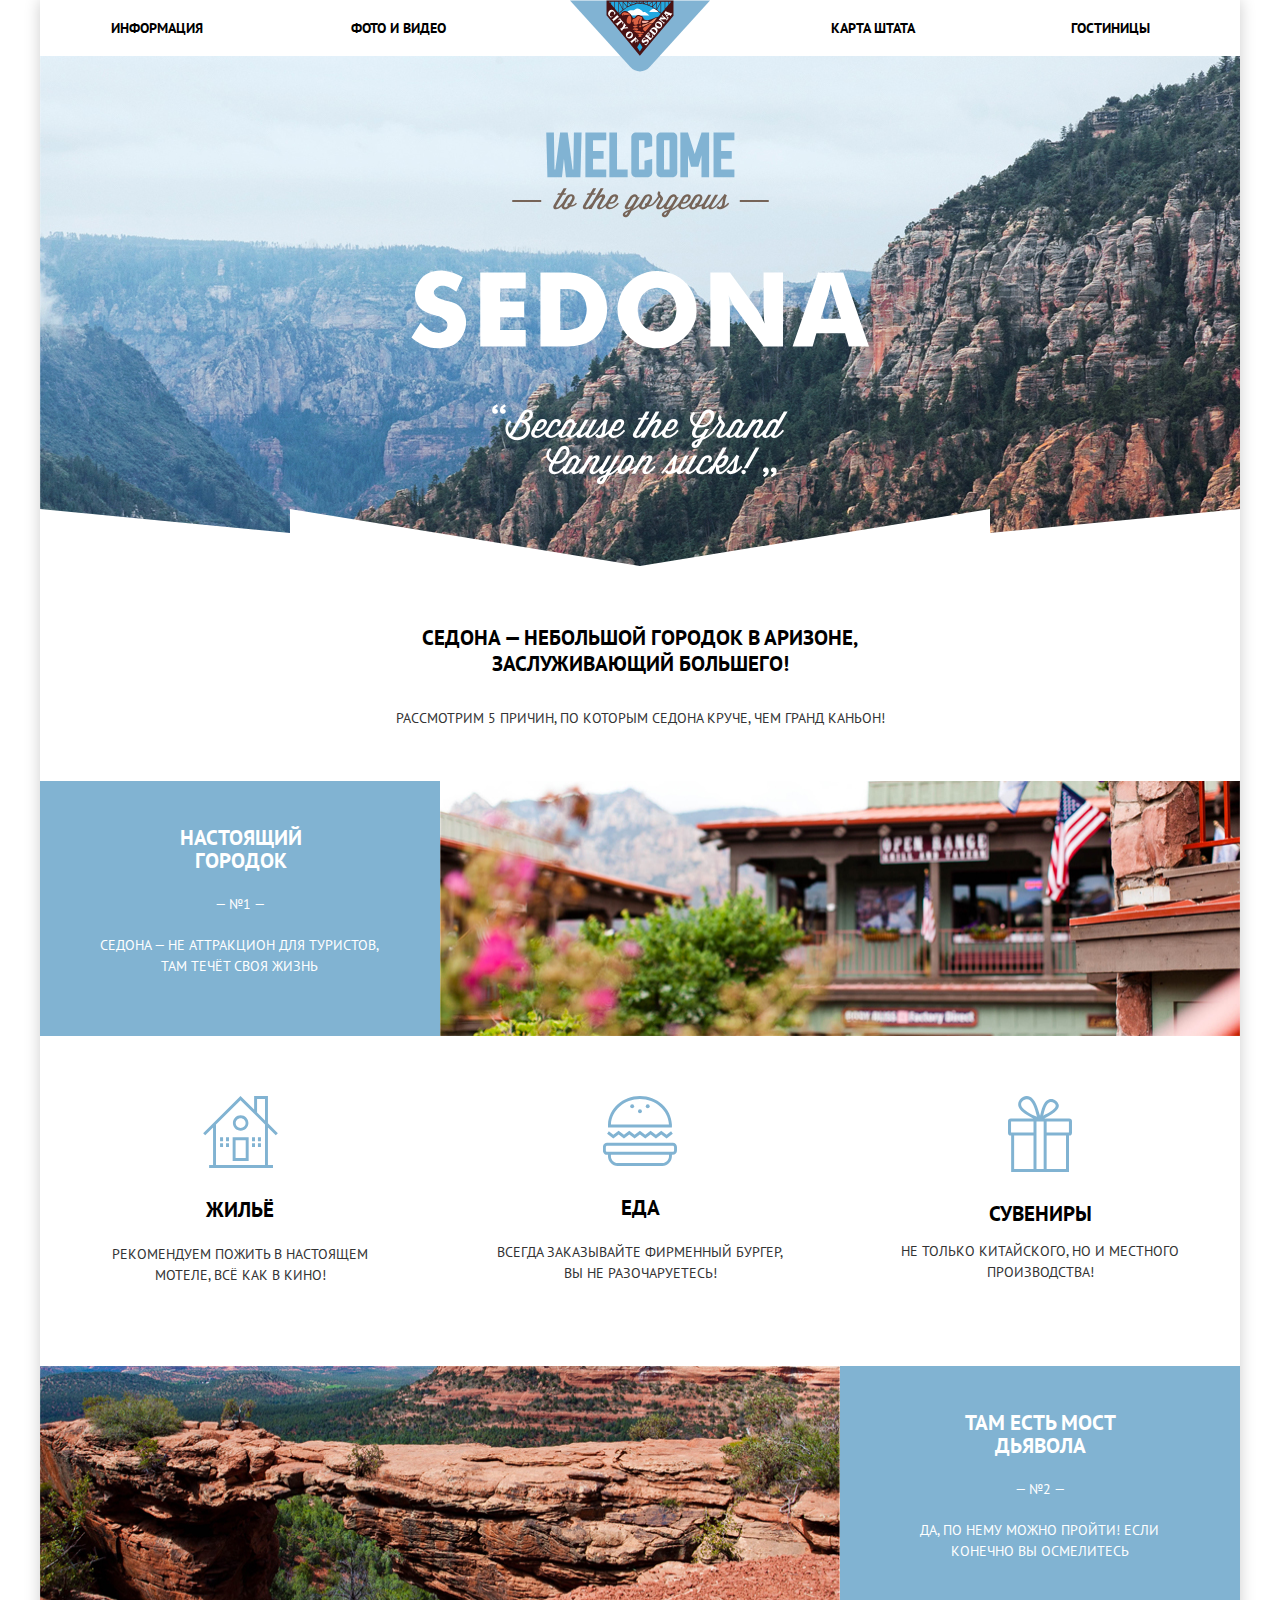
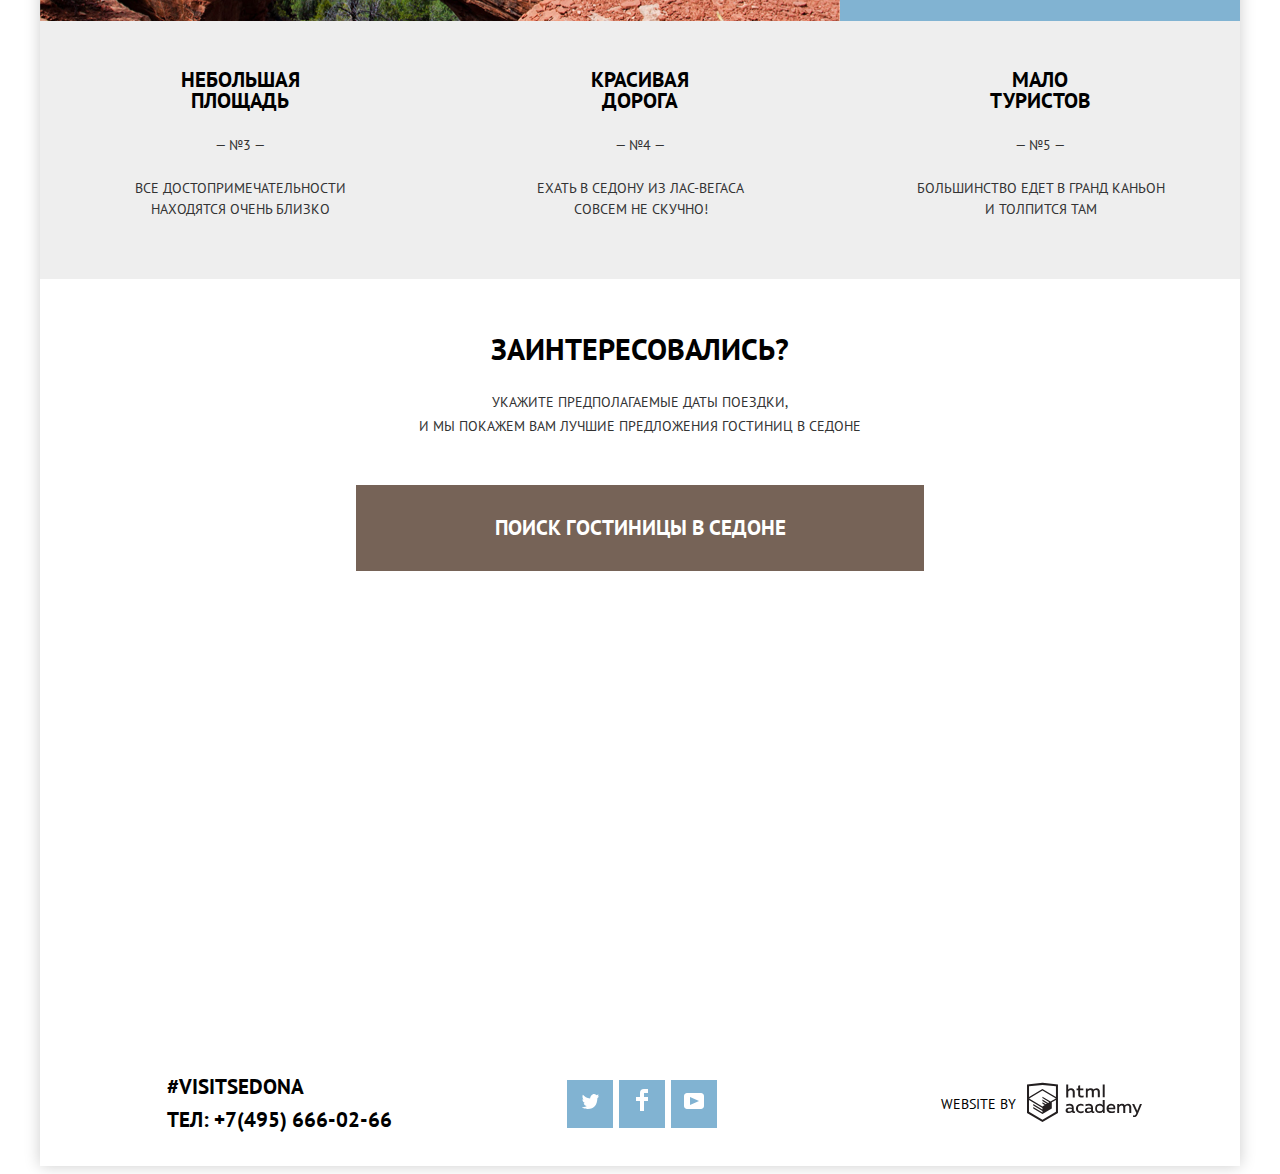
==== commit 131be8f7: "Последняя надежда" ====
--- a/index.html
+++ b/index.html
@@ -111,7 +111,7 @@
             <div class="form-item-wrapper">
               <label for="hotel-entry">Дата заезда:</label>
               <div class="forms-hotel">
-                <input class="hotel-date" id="hotel-entry" type=text name="date_in" value="24 апреля 2017">
+                <input class="hotel-date" id="hotel-entry" type=text name="date_in" value="24 АПРЕЛЯ 2017">
                 <button class="index-search__form-calendar" type="button" aria-label="Выбрать дату выселения в календаре">
                   <svg fill="#a9a9a9" xmlns="http://www.w3.org/2000/svg" width="21" height="22" viewBox="0 0 21 22">
                     <path d="M19.251 2.025h-2.845V.648c0-.381-.294-.689-.656-.689-.363 0-.656.308-.656.689v1.377h-3.938V.648c0-.381-.294-.689-.655-.689-.363 0-.657.308-.657.689v1.377H5.906V.648c0-.381-.294-.689-.656-.689-.363 0-.657.308-.657.689v1.377H1.75C.784 2.025 0 2.847 0 3.862v16.302C0 21.179.784 22 1.75 22h17.501c.966 0 1.749-.821 1.749-1.836V3.862c0-1.015-.783-1.837-1.749-1.837zm.437 18.139a.448.448 0 0 1-.437.459H1.75a.45.45 0 0 1-.438-.459V3.862a.45.45 0 0 1 .438-.459h2.844v1.378c0 .381.294.689.657.689.362 0 .656-.308.656-.689V3.403h3.938v1.378c0 .381.294.689.657.689.361 0 .655-.308.655-.689V3.403h3.938v1.378c0 .381.293.689.656.689.362 0 .656-.308.656-.689V3.403h2.845c.241 0 .437.206.437.459v16.302z" />
@@ -123,7 +123,7 @@
             <div class="form-item-wrapper">
               <label for="hotel-exit">Дата выезда:</label>
               <div class="forms-hotel">
-                <input class="hotel-date" id="hotel-exit" type=text name="date_out" value="4 июля 2017">
+                <input class="hotel-date" id="hotel-exit" type=text name="date_out" value="4 ИЮЛЯ 2017">
                 <button class="index-search__form-calendar" type="button" aria-label="Выбрать дату выселения в календаре">
                   <svg fill="#a9a9a9" xmlns="http://www.w3.org/2000/svg" width="21" height="22" viewBox="0 0 21 22">
                     <path d="M19.251 2.025h-2.845V.648c0-.381-.294-.689-.656-.689-.363 0-.656.308-.656.689v1.377h-3.938V.648c0-.381-.294-.689-.655-.689-.363 0-.657.308-.657.689v1.377H5.906V.648c0-.381-.294-.689-.656-.689-.363 0-.657.308-.657.689v1.377H1.75C.784 2.025 0 2.847 0 3.862v16.302C0 21.179.784 22 1.75 22h17.501c.966 0 1.749-.821 1.749-1.836V3.862c0-1.015-.783-1.837-1.749-1.837zm.437 18.139a.448.448 0 0 1-.437.459H1.75a.45.45 0 0 1-.438-.459V3.862a.45.45 0 0 1 .438-.459h2.844v1.378c0 .381.294.689.657.689.362 0 .656-.308.656-.689V3.403h3.938v1.378c0 .381.294.689.657.689.361 0 .655-.308.655-.689V3.403h3.938v1.378c0 .381.293.689.656.689.362 0 .656-.308.656-.689V3.403h2.845c.241 0 .437.206.437.459v16.302z" />
--- a/css/style.css
+++ b/css/style.css
@@ -1,13 +1,11 @@
 body {
   margin: 0;
   padding: 0;
-
   font-family: "PT Sans", Arial, sans-serif;
   font-size: 14px;
   font-weight: normal;
   color: #000;
   line-height: 26px;
-
   text-transform: uppercase;
 }
 
@@ -20,13 +18,11 @@
 .visually-hidden,
 .visually-hidden:not(:focus):not(:active) {
   position: absolute;
-
   width: 1px;
   height: 1px;
   margin: -1px;
   border: 0;
   padding: 0;
-
   clip-path: inset(100%);
   clip: rect(0 0 0 0);
   overflow: hidden;
@@ -37,7 +33,6 @@
   width: 1200px;
   height: 510px;
   padding-top: 76px;
-
   text-align: center;
   background-color: #fff;
   background-image: url("../img/fon.jpg");
@@ -58,8 +53,6 @@
 a {
   text-decoration: none;
 }
-
-
 
 button.search-form-btn {
   min-height: 58px;
@@ -93,15 +86,11 @@
   position: absolute;
   top: 0;
   right: -34px;
-
   width: 22px;
   height: 22px;
-
   font-size: 0;
-
   background-color: transparent;
   border: 0;
-
   cursor: pointer;
 }
 
@@ -118,15 +107,14 @@
   display: flex;
   margin: 0;
   padding: 0;
-
   list-style: none;
 }
 
 .navigation-item {
   width: 240px;
   padding: 15px 0;
-
-  text-align: center;
+  text-align: left;
+  margin-left: 71px;
 }
 
 .navigation-item:nth-child(2) {
@@ -148,7 +136,6 @@
 
 .main-index {
   text-align: center;
-
   background-color: #ffffff;
 }
 
@@ -160,7 +147,7 @@
 
 .main-description {
   width: 636px;
-  margin: 0 auto 37px;
+  margin: -2px auto 28px;
   padding: 0 15px;
   text-align: center;
   text-transform: uppercase;
@@ -172,11 +159,11 @@
 
 .text-features {
   margin-top: 24px;
-
+  color: #333333;
 }
 
 .main-map {
-  margin: 55px 0 28px 0;
+  margin: 52px 0 23px 0;
   font-size: 30px;
   font-weight: bold;
   line-height: 36px;
@@ -189,7 +176,7 @@
 .select-map {
   line-height: 24px;
   color: #333;
-  margin: 0 auto 42px;
+  margin: 0 auto 47px;
 }
 
 .form {
@@ -199,19 +186,19 @@
 
 @keyframes bounce {
   0% {
-    transform: translateY(-100px);
+    -ms-transform: translateY(-100px);
   }
 
   70% {
-    transform: translateY(30px);
+    -ms-transform: translateY(30px);
   }
 
   90% {
-    transform: translateY(-10px);
+    -ms-transform: translateY(-10px);
   }
 
   100% {
-    transform: translateY(0);
+    -ms-transform: translateY(0);
   }
 }
 
@@ -224,7 +211,6 @@
 }
 
 @keyframes shake {
-
   0%,
   100% {
     transform: translateX(0);
@@ -248,7 +234,6 @@
 
 .button-size button {
   font: inherit;
-
   border: none;
   font-weight: bold;
   color: #a9a9a9;
@@ -257,13 +242,11 @@
 .search-button-map {
   width: 568px;
   padding: 30px 0;
-
   font-size: 21px;
   line-height: 26px;
   font-family: "PT Sans", Arial, sans-serif;
   font-weight: bold;
   text-transform: uppercase;
-
   color: #ffffff;
   background-color: #766357;
   border: none;
@@ -276,7 +259,6 @@
 
 .search-button-map:active {
   color: rgba(255, 255, 255, 0.3);
-
   background-color: #503e33;
 }
 
@@ -285,10 +267,8 @@
   z-index: 1;
   color: #000000;
   font-weight: bold;
-
   background-color: #ffffff;
   box-shadow: 0 7px 15px 0px rgba(0, 1, 1, 0.15);
-
   display: flex;
   flex-direction: column;
   width: 568px;
@@ -306,7 +286,6 @@
   border: 0;
 }
 
-
 .map-field {
   width: 100%;
   z-index: 5;
@@ -353,13 +332,11 @@
 
 .index-search__form-calendar {
   position: absolute;
-  right: 60px;
-
+  right: 58px;
 
   margin: 0;
   padding-top: 2px;
   border: 0;
-
   line-height: 37px;
   font-weight: bold;
   font-size: 22px;
@@ -371,17 +348,14 @@
 .index-search__form-calendar:hover,
 .index-search__form-calendar:focus {
   color: #000000;
-
   outline: none;
   cursor: pointer;
 }
 
 .hotel-persons {
   width: 114px;
-
   text-align: center;
 }
-
 
 .search-form input {
   border: none;
@@ -395,18 +369,15 @@
 .search-form input:focus {
   outline: none;
   border: 2px solid #e5e5e5;
-
   background-color: #fff;
 }
 
 .index-search__minus-btn {
   position: absolute;
   left: 14px;
-
   margin: 0;
   padding: 0;
   border: 0;
-
   line-height: 33px;
   font-size: 37px;
   letter-spacing: -2px;
@@ -417,11 +388,9 @@
 .index-search__plus-btn {
   position: absolute;
   right: 14px;
-
   margin: 0;
   padding: 0;
   border: 0;
-
   line-height: 37px;
   font-weight: bold;
   font-size: 22px;
@@ -435,7 +404,6 @@
 .index-search__plus-btn:hover,
 .index-search__plus-btn:focus {
   color: #000000;
-
   outline: none;
   cursor: pointer;
 }
@@ -448,7 +416,6 @@
 .index-search__plus-btn:active {
   color: #81b3d2;
 }
-
 
 .button-social {
   display: flex;
@@ -457,7 +424,6 @@
   width: 46px;
   height: 48px;
   margin-right: 6px;
-
   background-color: #81b3d2;
 }
 
@@ -485,7 +451,6 @@
   display: flex;
   align-items: center;
   height: 120px;
-
   padding-top: 0;
   color: #000000;
   background-color: rgba(255, 255, 255, 0.9);
@@ -494,14 +459,14 @@
 .main-footer-item {
   display: flex;
   justify-content: center;
-  align-items: center;
 }
 
 .main-footer-contacts {
   flex-direction: column;
   align-items: baseline;
-  margin-right: 178px;
-  margin-left: 123px;
+  margin-right: 175px;
+  margin-left: 127px;
+  margin-bottom: 7px;
 }
 
 .footer-hashtag,
@@ -509,7 +474,6 @@
   text-decoration: none;
   padding: 0;
   margin: 0;
-
   font-size: 21px;
   line-height: 33px;
   font-weight: bold;
@@ -520,7 +484,7 @@
 }
 
 .main-footer-social {
-  margin: 0 228px 0 0;
+  margin: 0 224px 4px 0;
   list-style: none;
   padding: 0;
 }
@@ -528,8 +492,8 @@
 .creator-logo {
   fill: #000000;
   width: 115px;
-  height: 41px;
-  margin-left: 8px;
+  height: 51px;
+  margin-left: 11px;
 }
 
 .creator-logo:hover,
@@ -555,14 +519,12 @@
 .index-search__guests-number,
 .index-search__form-btn {
   height: 38px;
-
   font-size: 14px;
   line-height: 14px;
   color: #000000;
   font-weight: bold;
   text-transform: uppercase;
   font-family: "PT Sans", Arial, sans-serif;
-
   background-color: #f2f2f2;
   border: 2px solid #f2f2f2;
 }
@@ -580,7 +542,6 @@
   line-height: 21px;
   font-size: 21px;
   vertical-align: middle;
-
   width: 100%;
   height: 255px;
   margin: 0;
@@ -606,9 +567,8 @@
   background-color: #ffffff;
   text-align: center;
   vertical-align: middle;
-
   width: 1200px;
-  height: 255px;
+  height: 258px;
   margin: 0 auto;
   display: flex;
 }
@@ -619,20 +579,21 @@
 
 .city-advantage h2,
 .area-advantage h2 {
+  margin-top: 23px;
   font-size: 21px;
   line-height: 21px;
 }
 
 .text-heading {
   width: 117px;
-  margin-left: 117px;
-  margin-top: 29px;
-  margin-bottom: 10px;
+  margin-left: 141px;
+  margin-bottom: 21px;
 }
 
 .text-explanation {
-  width: 208px;
+  width: 261px;
   margin-left: 70px;
+  margin-top: 20px;
 }
 
 .city-advantage p,
@@ -647,18 +608,17 @@
 .city-advantage {
   width: 400px;
   margin: 60px 50px 68px;
-
 }
 
 .description {
   width: 400px;
-  margin: 43px 0 64px 0;
+  margin: 45px 0 64px 0;
 }
 
 .description h2 {
   font-size: 21px;
-  line-height: 26px;
-  margin: 0 0 15px 125px;
+  line-height: 23px;
+  margin: 0 0 19px 125px;
   width: 151px;
 }
 
@@ -670,7 +630,7 @@
 
 .area-advantage {
   width: 400px;
-  padding: 25px;
+  padding-top: 25px;
   background-color: #eeeeee;
 }
 
@@ -691,14 +651,14 @@
 }
 
 .filter fieldset {
-  margin-top: 25px;
+  margin-top: 28px;
   margin-left: 60px;
   border: none;
 }
 
 .filter fieldset:last-child {
   margin-right: 337px;
-  margin-left: 88px;
+  margin-left: 98px;
 }
 
 .filter legend {
@@ -723,14 +683,11 @@
   font-size: 14px;
   line-height: 21px;
   font-weight: 400;
-
 }
 
 .filter-option label {
   position: relative;
-
   display: block;
-
   cursor: pointer;
   user-select: none;
 }
@@ -740,7 +697,6 @@
   position: absolute;
   left: -42px;
   top: 0;
-
   width: 25px;
   height: 25px;
   background-image: url("../img/checkbox-off.svg");
@@ -753,7 +709,6 @@
   position: absolute;
   left: -42px;
   top: 0;
-
   width: 25px;
   height: 25px;
   background-image: url("../img/checkbox-on.svg");
@@ -786,16 +741,15 @@
 }
 
 .filter-range {
-  width: 318px;
-  margin-top: 31px;
-
+  width: 316px;
+  margin-top: 28px;
   color: #ffffff;
   text-transform: uppercase;
 }
 
 .filter-range-title {
-  margin-bottom: 9px;
-
+  margin-top: 0;
+  margin-bottom: 10px;
   font-weight: 600;
   font-size: 16px;
   line-height: 21px;
@@ -803,12 +757,9 @@
 
 .price-controls {
   position: relative;
-
-  height: 39px;
+  height: 36px;
   margin-bottom: 20px;
-
   font-size: 0;
-
   border: 2px solid #ffffff;
   border-radius: 2px;
 }
@@ -818,33 +769,28 @@
   position: absolute;
   top: 50%;
   left: 50%;
-
   width: 2px;
   height: 22px;
-
   background: #ffffff;
   transform: translate(-50%, -50%);
 }
 
 .price-controls label {
   display: inline-block;
-
   font-size: 14px;
-  line-height: 38px;
+  line-height: 35px;
   vertical-align: top;
-
   cursor: pointer;
 }
 
 .min-price {
   margin-left: 65px;
   font-weight: bold;
-
 }
 
 .max-price {
   float: right;
-  margin-right: 30px;
+  margin-right: 34px;
   font-weight: bold;
 }
 
@@ -852,40 +798,33 @@
   width: 47px;
   height: 35px;
   margin: 0;
-
   color: inherit;
   font: inherit;
-
   background: none;
   border: none;
 }
 
 .range-controls {
   position: relative;
-
   margin-bottom: 32px;
 }
 
 .range-controls .scale {
   height: 2px;
-
   background: rgba(255, 255, 255, 0.3);
 }
 
 .range-controls .bar {
   width: 80%;
   height: 2px;
-
   background: #ffffff;
 }
 
 .range-toggle {
   position: absolute;
   top: -9px;
-
   width: 4px;
   height: 4px;
-
   background: #ababab;
   border: 8px solid #ffffff;
   border-radius: 50%;
@@ -903,14 +842,12 @@
 
 .btn-transparent {
   display: block;
-  margin: 0 auto;
+  margin-left: 82px;
   padding: 6px 35px;
-
   font-size: 14px;
   line-height: 20px;
   color: #ffffff;
   text-transform: uppercase;
-
   background: transparent;
   border: 2px solid #ffffff;
   border-radius: 2px;
@@ -919,10 +856,8 @@
 
 .btn-transparent:hover {
   color: #000000;
-
   background: #ffffff;
 }
-
 
 .filter-result {
   display: flex;
@@ -936,7 +871,7 @@
   margin-top: 30px;
   font-size: 21px;
   line-height: 26px;
-  margin-right: 48px;
+  margin-right: 50px;
   font-weight: bold;
 }
 
@@ -952,7 +887,6 @@
   font-size: 12px;
   line-height: 18px;
   font-weight: 400;
-
 }
 
 .sorting {
@@ -1040,22 +974,17 @@
 input[type="checkbox"].visually-hidden,
 input[type="radio"].visually-hidden {
   position: absolute;
-
   width: 1px;
   height: 1px;
   margin: -1px;
   border: 0;
   padding: 0;
-
   white-space: nowrap;
-
   clip-path: inset(100%);
   clip: rect(0 0 0 0);
   overflow: hidden;
 }
 
-
-
 .hotel-list {
   margin: 0;
   padding-left: 0;
@@ -1063,24 +992,21 @@
 
 .hotel-info-left {
   display: flex;
-  margin-left: 72px;
-
+  margin-left: 71px;
 }
 
 .hotel-item {
   display: flex;
+  padding-top: 30px;
+  padding-bottom: 29px;
   justify-content: space-between;
   align-items: flex-start;
   min-height: 121px;
-  margin-top: 30px;
-
   font-size: 14px;
   line-height: 21px;
-
   border-bottom: 1px solid #e5e5e5;
   background-color: #ffffff;
 }
-
 
 .hotel-item-info {
   display: block;
@@ -1088,8 +1014,6 @@
   margin-left: 30px;
 }
 
-
-
 .hotels {
   background-color: #ffffff;
   background-image: none;
@@ -1099,7 +1023,7 @@
   width: 100%;
   margin: 0;
   padding-bottom: 2px;
-  padding-top: 3px;
+  padding-top: 0;
   display: flex;
   font-size: 21px;
   line-height: 26px;
@@ -1120,11 +1044,13 @@
 .hotel-item-details {
   width: 100%;
   display: flex;
-  margin-bottom: 18px;
+  margin-top: 10px;
+  margin-bottom: 14px;
 }
 
 .hotel-diversity,
 .hotel-price {
+  margin-top: -7px;
   width: 115px;
   font-size: 14px;
   line-height: 21px;
@@ -1133,23 +1059,22 @@
 }
 
 .hotel-diversity {
-  margin-right: 8px;
+  margin-right: 1px;
 }
 
 .hotel-details,
 .hotel-book {
   width: 110px;
-  padding: 6px 17px;
+  padding: 5px 17px;
   font-size: 14px;
   line-height: 21px;
   color: #ffffff;
   font-weight: bold;
-
   background-color: #81b3d2;
 }
 
 .hotel-details {
-  margin-right: 6px;
+  margin-right: 1px;
 }
 
 .hotel-details:hover {
@@ -1158,7 +1083,6 @@
 
 .hotel-details:active {
   color: rgba(255, 255, 255, 0.3);
-
   background-color: #5496bd;
 }
 
@@ -1173,13 +1097,12 @@
 
 .hotel-book:active {
   color: rgba(255, 255, 255, 0.3);
-
   background-color: #503e33;
 }
 
 .hotel-item-rate {
   display: block;
-  margin-right: 73px;
+  margin-right: 71px;
   justify-content: space-between;
   width: 110px;
   height: 90px;
@@ -1194,23 +1117,19 @@
   text-align: center;
   font-size: 14px;
   line-height: 21px;
-
   color: #666666;
-
   background-color: #f2f2f2;
 }
-
 
 .stars {
   display: flex;
   list-style: none;
   justify-content: flex-end;
-
   padding-bottom: 35%;
 }
 
 .margin-stars {
-  margin-right: 5px;
+  margin-right: 6px;
 }
 
 .name-size {
@@ -1229,7 +1148,6 @@
   box-shadow: 0 0 15px rgba(0, 1, 1, 0.2);
 }
 
-
 .header-logo {
   position: absolute;
   left: 50%;
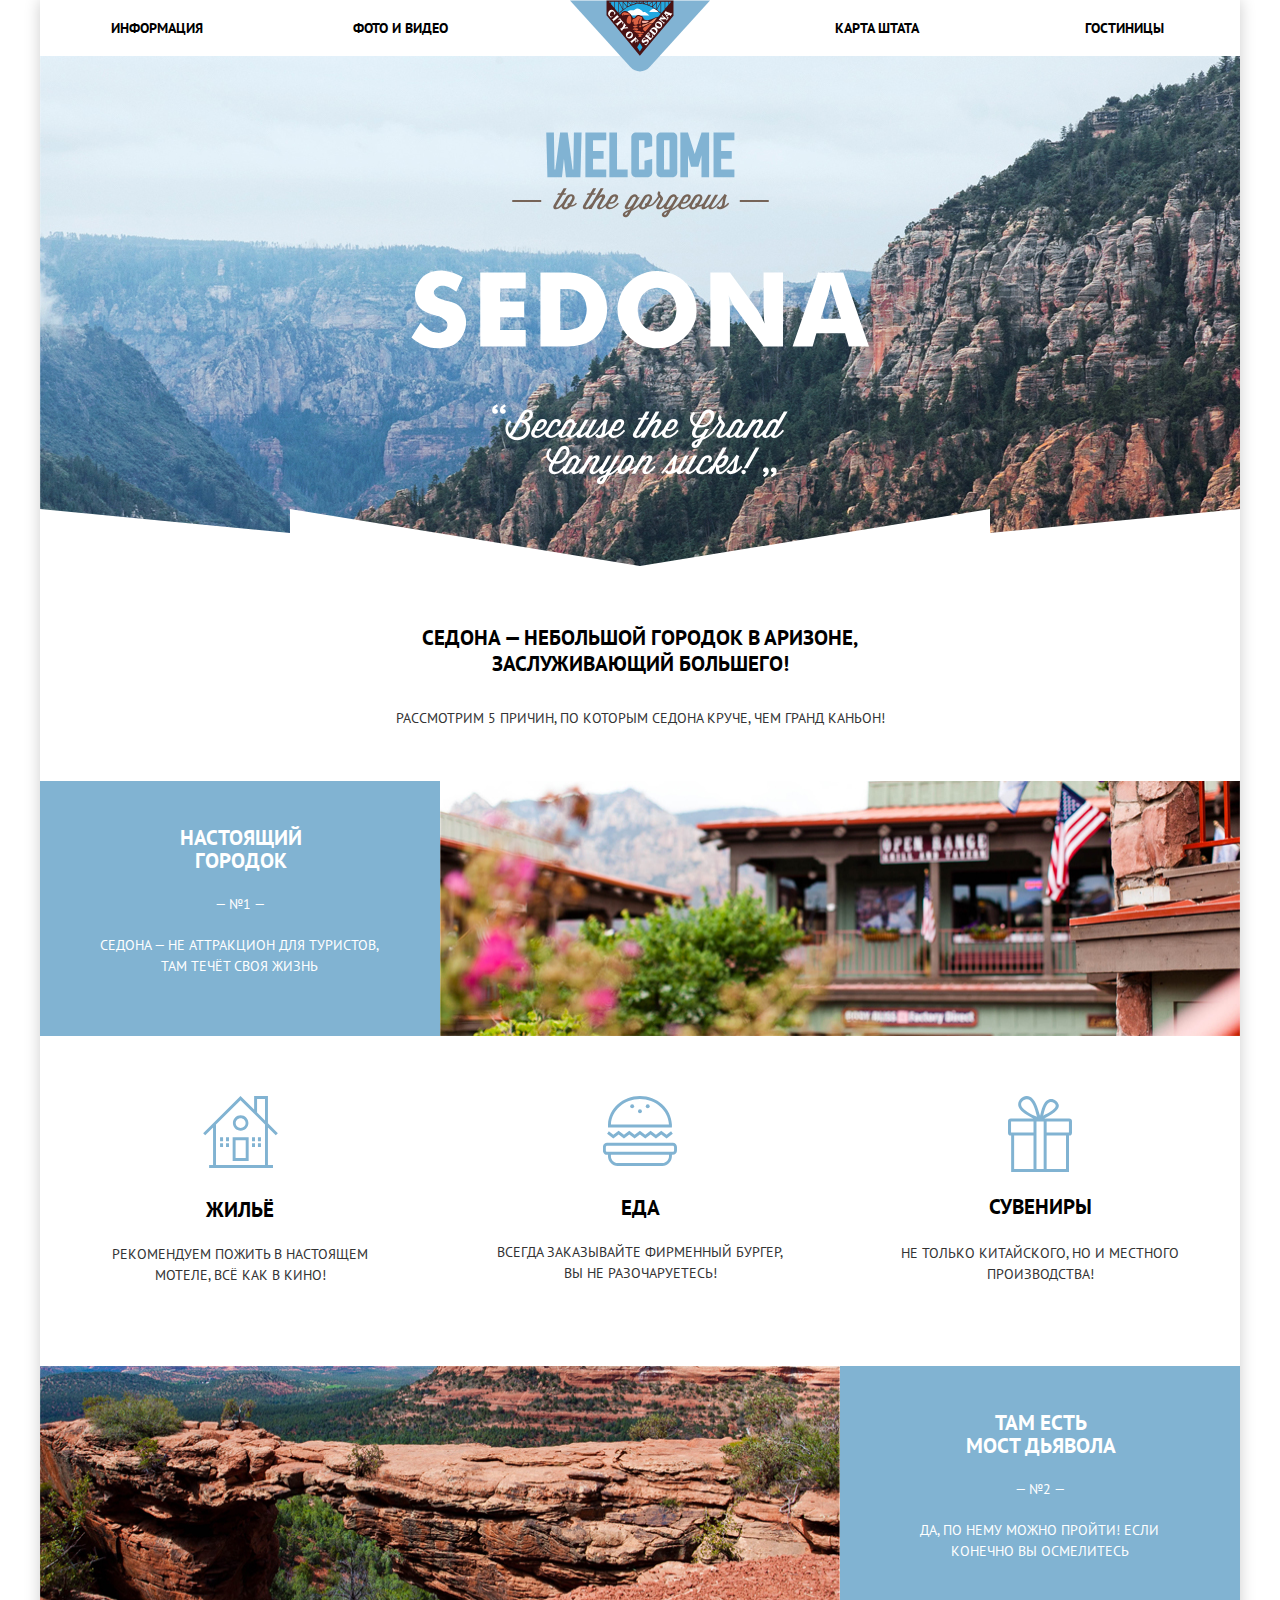
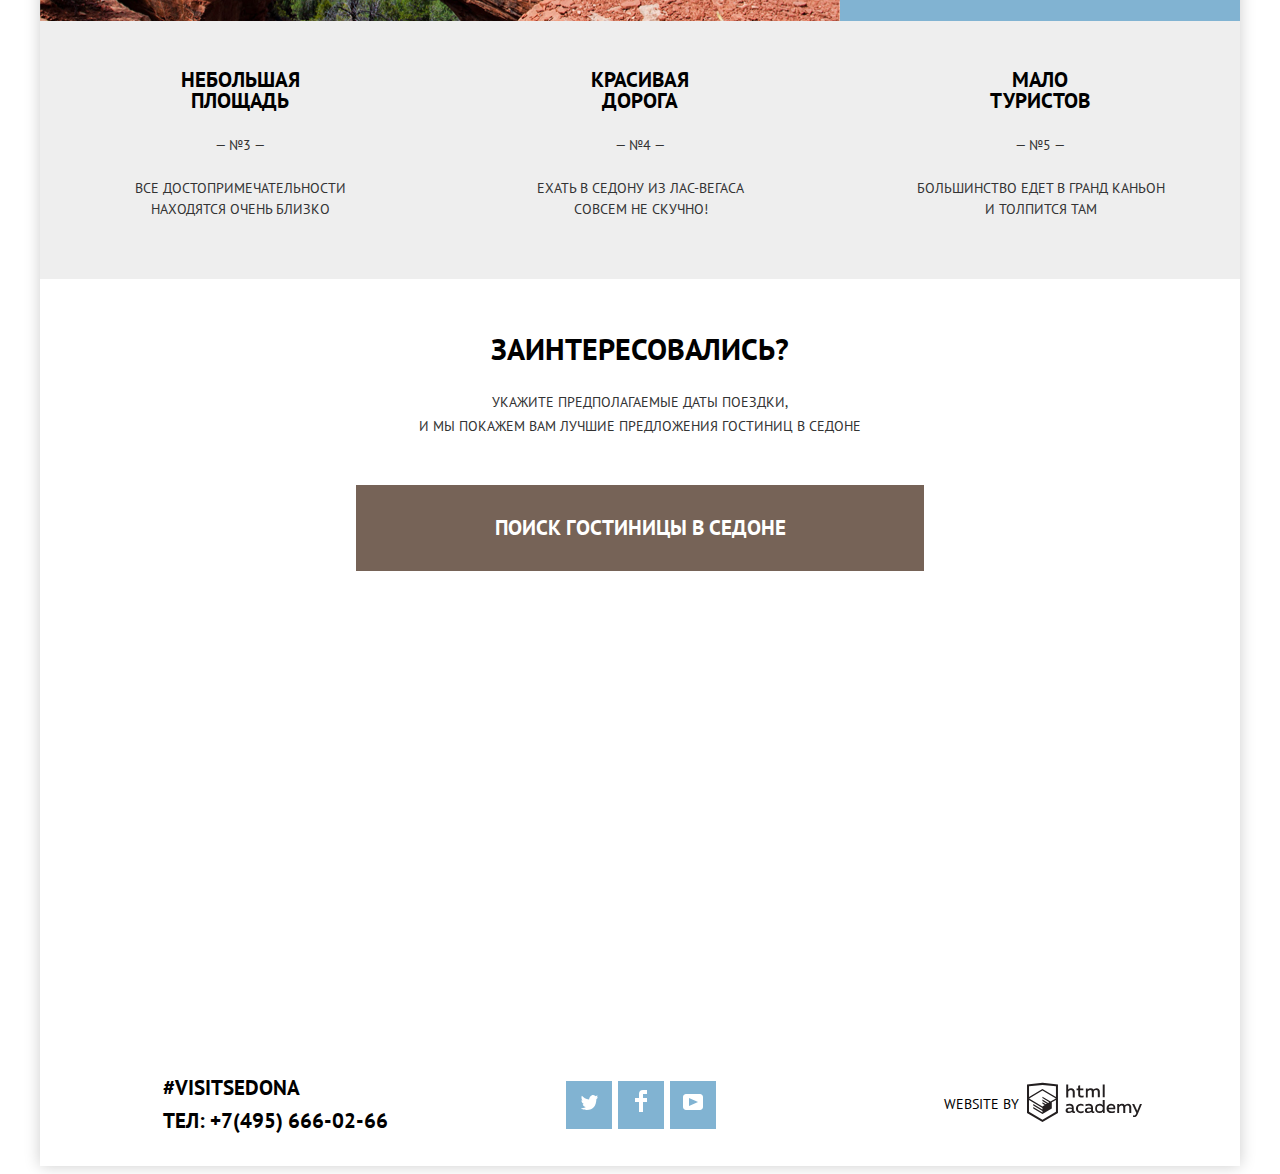
==== commit a40ae56a: "Спасибо Академии за знания <3" ====
--- a/index.html
+++ b/index.html
@@ -19,9 +19,9 @@
         </a>
         <ul class="list-navigation">
           <li class="navigation-item"><a href="#">Информация</a></li>
-          <li class="navigation-item"><a href="#">Фото и видео</a></li>
-          <li class="navigation-item"><a href="#">Карта штата</a></li>
-          <li class="navigation-item"><a href="inner.html">Гостиницы</a></li>
+          <li class="photo-video"><a href="#">Фото и видео</a></li>
+          <li class="map-state"><a href="#">Карта штата</a></li>
+          <li class="shelter"><a href="inner.html">Гостиницы</a></li>
         </ul>
       </nav>
     </header>
@@ -71,7 +71,9 @@
         <div class="city-advantage">
           <svg xmlns="http://www.w3.org/2000/svg" width="64" height="76">
             <path fill-rule="evenodd" clip-rule="evenodd" fill="#81B3D2" d="M61.097 22.501H36.312C50.125 15.602 51.229 11.25 50.72 8.816c-1.162-3.963-5.692-7.023-10.002-5.407-5.569 2.089-7.137 10.388-8.644 16.387-1.924-6.07-3.784-13.814-8.136-17.737C22.677.921 20.843-.205 18.175.031c-4.026.356-9.802 5.382-7.458 10.981 2.251 5.378 9.687 8.777 14.578 11.489H2.879A2.882 2.882 0 000 25.37v11.322a2.882 2.882 0 002.879 2.869h.274V76h57.841V39.561h.103a2.882 2.882 0 002.88-2.869V25.37a2.882 2.882 0 00-2.88-2.869zM42.413 5.944c2.103-.31 4.982 1.299 5.255 3.209.393 2.756-3.4 5.255-5.086 6.421-2.523 1.744-4.928 2.643-7.287 4.055.884-3.69 2.549-13.011 7.118-13.685zm-22.882 9.968c-2.225-1.485-6.544-4.431-6.44-7.771.112-3.595 5.743-6.57 8.814-3.886 3.856 3.371 5.713 11.105 7.119 16.557-3.249-1.539-6.328-2.788-9.493-4.9zm5.972 57.114H6.136V39.561h19.368v33.465zm0-36.502H3.046V25.538h22.457v10.986zm10.157 0v36.503h-7.174V25.538h7.174v10.986zm22.351 36.502H38.644V39.561h19.367v33.465zm2.92-36.502H38.644V25.538h22.287v10.986z" /></svg>
+          <div class="hell">
           <h2>Сувениры</h2>
+          </div>
           <p>Не только китайского, но и местного производства!</p>
         </div>
       </section>
@@ -80,7 +82,7 @@
           <img src="img/devil-bridge.jpg" width="800" height="259" alt="Devil-bridge">
         </div>
         <div class="description">
-          <h2>Там есть Мост дьявола</h2>
+          <h2>Там есть<br>Мост дьявола</h2>
           <span>— №2 —</span>
           <p>Да, по нему можно пройти! Если конечно вы осмелитесь</p>
         </div>
@@ -170,9 +172,9 @@
         <li class="button-social"><a href=""><img src="img/youtube.svg" width="20" height="16" alt="YouTube"></a></li>
         <!--YouTube-->
       </ul>
-      <div class="main-footer-item main-footer-html">
+      <div class="main-footer-item">
         <p>Website by</p>
-        <a href="https://htmlacademy.ru/intensive/htmlcss"><img class="creator-logo" src="img/logo-htmlacademy.svg" width="115" height="41" alt="HTML Academy"></a>
+        <a class="hell-academy" href="https://htmlacademy.ru/intensive/htmlcss"><img class="creator-logo" src="img/logo-htmlacademy.svg" width="115" height="41" alt="HTML Academy"></a>
       </div>
     </footer>
   </div>
--- a/css/style.css
+++ b/css/style.css
@@ -134,6 +134,22 @@
   color: rgba(0, 0, 0, 0.3);
 }
 
+.photo-video{
+  margin-top: 15px;
+  margin-left: 2px;
+}
+
+.map-state{
+  margin-top: 15px;
+  margin-left: 387px;
+}
+
+.shelter{
+  margin-top: 15px;
+  margin-left: 166px;
+}
+
+
 .main-index {
   text-align: center;
   background-color: #ffffff;
@@ -456,7 +472,24 @@
   background-color: rgba(255, 255, 255, 0.9);
 }
 
+.main-footer1 {
+  width: 100%;
+  position: relative;
+  z-index: 1;
+  display: flex;
+  align-items: center;
+  height: 120px;
+  padding-top: 0;
+  color: #000000;
+  background-color: rgba(255, 255, 255, 0.9);
+}
+
 .main-footer-item {
+  display: flex;
+  justify-content: center;
+}
+
+.main-footer-item1 {
   display: flex;
   justify-content: center;
 }
@@ -464,9 +497,18 @@
 .main-footer-contacts {
   flex-direction: column;
   align-items: baseline;
-  margin-right: 175px;
-  margin-left: 127px;
-  margin-bottom: 7px;
+  margin-right: 178px;
+  margin-left: 123px;
+  margin-bottom: 5px;
+}
+
+.main-footer-contacts1 {
+  flex-direction: column;
+  align-items: baseline;
+  margin-top: 3px;
+  margin-right: 172px;
+  margin-left: 129px;
+  margin-bottom: 5px;
 }
 
 .footer-hashtag,
@@ -479,14 +521,39 @@
   font-weight: bold;
 }
 
+.footer-hashtag1,
+.footer-text1 {
+  text-decoration: none;
+  padding: 0;
+  margin: 0;
+  font-size: 21px;
+  line-height: 33px;
+  font-weight: bold;
+}
+
 .footer-hashtag {
   margin-right: 87px;
 }
 
 .main-footer-social {
-  margin: 0 224px 4px 0;
+  margin: 2px 228px 4px 0;
   list-style: none;
   padding: 0;
+}
+
+.main-footer-social1 {
+  margin: 7px 228px 4px 0;
+  list-style: none;
+  padding: 0;
+}
+
+.hell-academy{
+  margin-left: -3px;
+}
+
+.hell-academy1{
+  margin-left: -3px;
+  margin-bottom: -4px;
 }
 
 .creator-logo {
@@ -502,6 +569,22 @@
 }
 
 .creator-logo:active {
+  fill: #bdbbbc;
+}
+
+.creator-logo1 {
+  fill: #000000;
+  width: 115px;
+  height: 51px;
+  margin-left: 11px;
+}
+
+.creator-logo1:hover,
+.creator-logo1:focus {
+  fill: #81b3d2;
+}
+
+.creator-logo1:active {
   fill: #bdbbbc;
 }
 
@@ -582,6 +665,11 @@
   margin-top: 23px;
   font-size: 21px;
   line-height: 21px;
+}
+
+.hell {
+  margin-top: -7px;
+  margin-bottom: 26px;
 }
 
 .text-heading {
@@ -868,11 +956,11 @@
 }
 
 .found {
-  margin-top: 30px;
-  font-size: 21px;
-  line-height: 26px;
-  margin-right: 50px;
-  font-weight: bold;
+    margin-top: 30px;
+    font-size: 21px;
+    line-height: 25px;
+    margin-right: 48px;
+    font-weight: bold;
 }
 
 .filter-features {
@@ -998,7 +1086,7 @@
 .hotel-item {
   display: flex;
   padding-top: 30px;
-  padding-bottom: 29px;
+  padding-bottom: 30px;
   justify-content: space-between;
   align-items: flex-start;
   min-height: 121px;
@@ -1022,6 +1110,7 @@
 .hotel-item-head {
   width: 100%;
   margin: 0;
+  margin-top: -4px;
   padding-bottom: 2px;
   padding-top: 0;
   display: flex;
@@ -1044,7 +1133,7 @@
 .hotel-item-details {
   width: 100%;
   display: flex;
-  margin-top: 10px;
+  margin-top: 13px;
   margin-bottom: 14px;
 }
 
